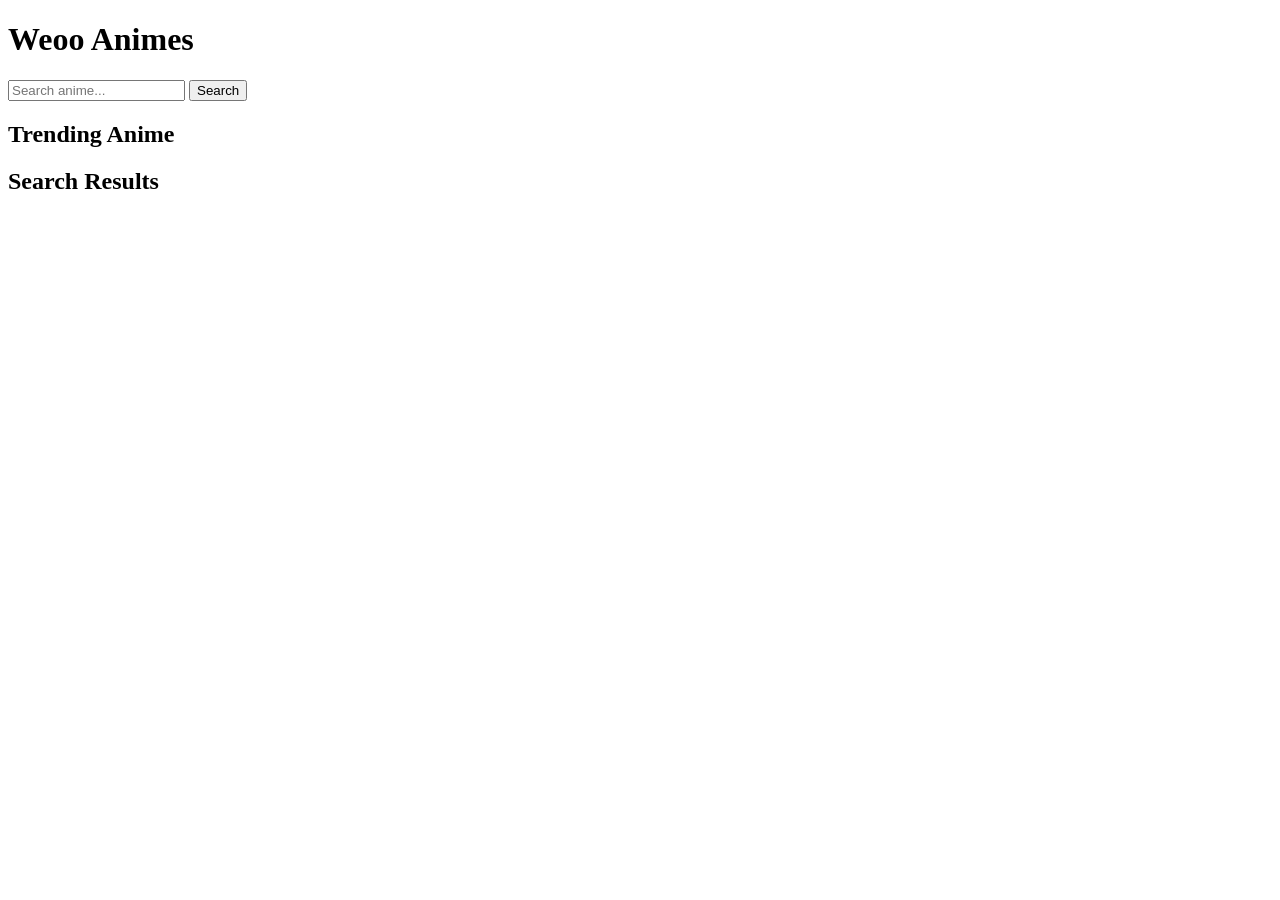
==== index.html @ ce9eafe5 "Create index.html" ====
<!DOCTYPE html>
<html>
<head>
<title>Weoo Animes</title>
<link rel="stylesheet" href="style.css">
</head>

<body>

<h1>Weoo Animes</h1>

<input type="text" id="search" placeholder="Search anime...">
<button onclick="searchAnime()">Search</button>

<h2>Trending Anime</h2>
<div id="trending" class="grid"></div>

<h2>Search Results</h2>
<div id="results" class="grid"></div>

<script src="script.js"></script>

</body>
</html>
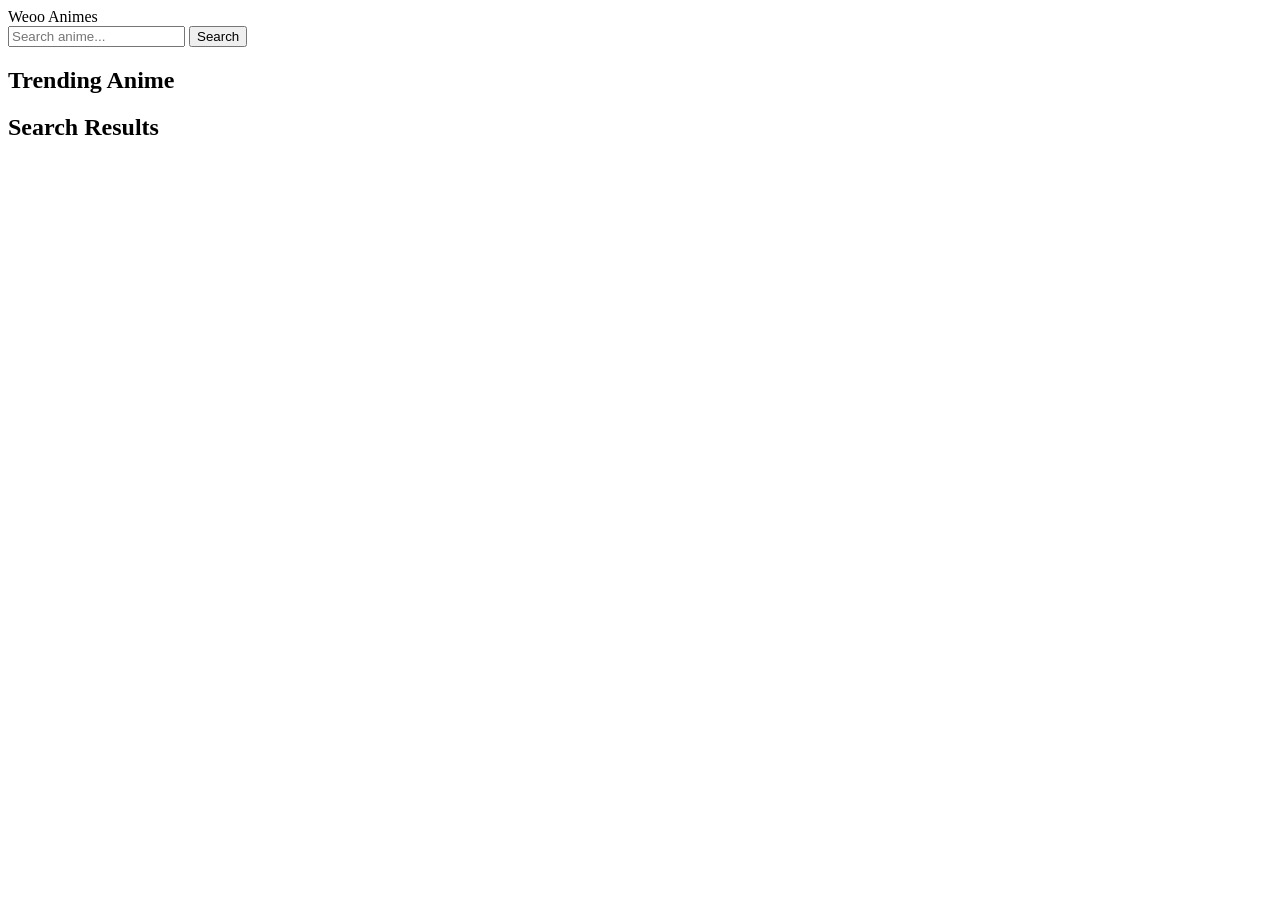
==== commit bde95305: "Update index.html" ====
--- a/index.html
+++ b/index.html
@@ -1,24 +1,30 @@
-<!DOCTYPE html>
-<html>
-<head>
-<title>Weoo Animes</title>
-<link rel="stylesheet" href="style.css">
-</head>
-
 <body>
 
-<h1>Weoo Animes</h1>
+<div class="navbar">
 
-<input type="text" id="search" placeholder="Search anime...">
+<div class="logo">Weoo Animes</div>
+
+<div class="search-box">
+<input id="search" placeholder="Search anime...">
 <button onclick="searchAnime()">Search</button>
+</div>
+
+</div>
+
+<div class="section">
 
 <h2>Trending Anime</h2>
 <div id="trending" class="grid"></div>
 
+</div>
+
+<div class="section">
+
 <h2>Search Results</h2>
 <div id="results" class="grid"></div>
+
+</div>
 
 <script src="script.js"></script>
 
 </body>
-</html>
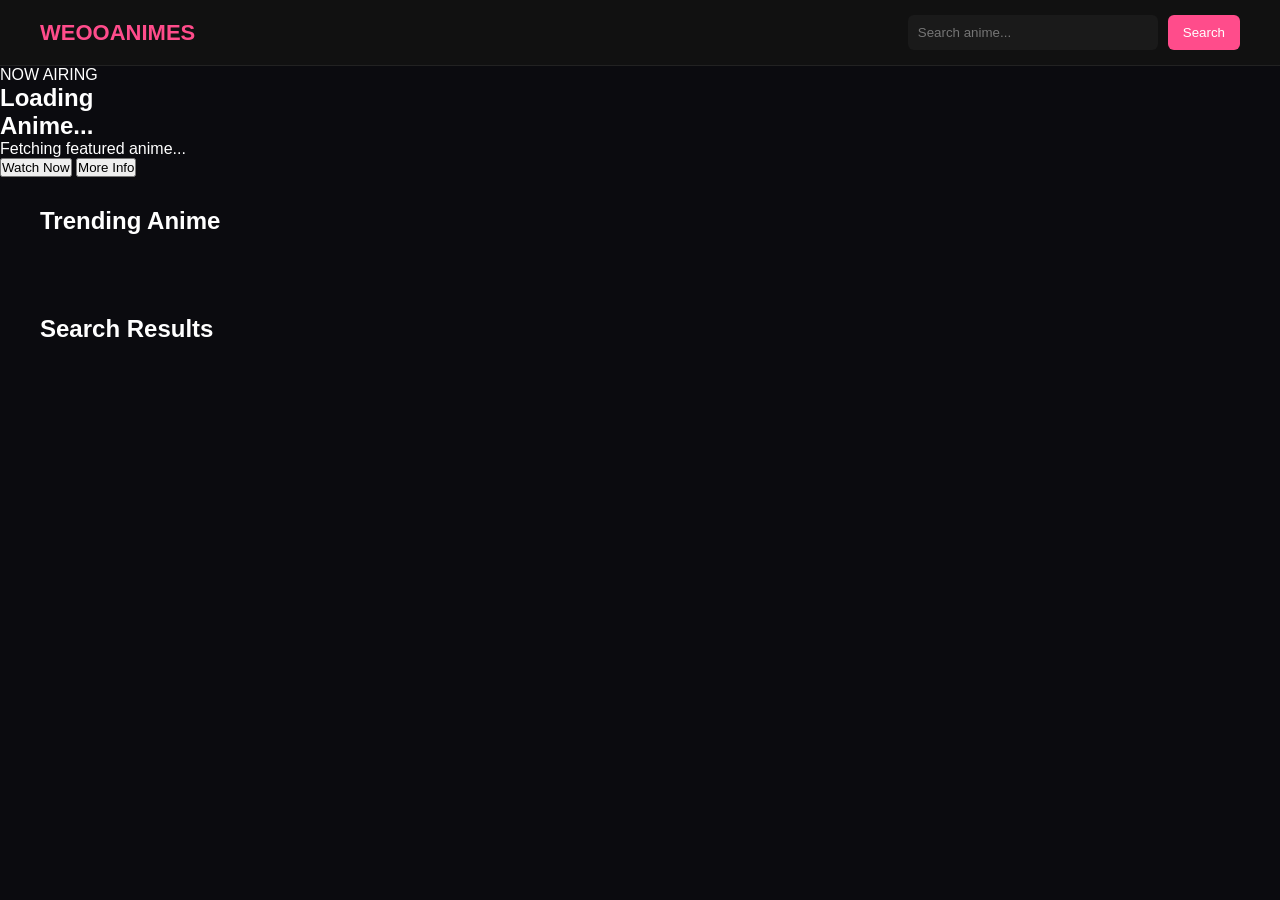
==== commit a3ed997d: "Update index.html" ====
--- a/index.html
+++ b/index.html
@@ -1,30 +1,172 @@
+<!DOCTYPE html>
+<html lang="en">
+<head>
+<meta charset="UTF-8">
+<meta name="viewport" content="width=device-width, initial-scale=1.0">
+
+<title>Weoo Animes</title>
+
+<link rel="stylesheet" href="style.css">
+</head>
+
 <body>
+
+<!-- NAVBAR -->
 
 <div class="navbar">
 
-<div class="logo">Weoo Animes</div>
+<div class="logo">WEOO<span>ANIMES</span></div>
 
 <div class="search-box">
-<input id="search" placeholder="Search anime...">
+<input id="searchInput" placeholder="Search anime...">
 <button onclick="searchAnime()">Search</button>
 </div>
 
 </div>
 
-<div class="section">
 
-<h2>Trending Anime</h2>
-<div id="trending" class="grid"></div>
+<!-- HERO -->
+
+<section id="hero" class="hero">
+
+<div class="hero-content">
+
+<div class="badge">NOW AIRING</div>
+
+<h1 id="heroTitle">Loading<br><span>Anime...</span></h1>
+
+<p id="heroDesc">
+Fetching featured anime...
+</p>
+
+<div class="hero-buttons">
+
+<button class="btn btn-primary">Watch Now</button>
+
+<button class="btn btn-secondary">More Info</button>
 
 </div>
 
-<div class="section">
+</div>
+
+</section>
+
+
+<!-- TRENDING -->
+
+<section class="section">
+
+<h2>Trending Anime</h2>
+
+<div id="trending" class="grid"></div>
+
+</section>
+
+
+<!-- SEARCH RESULTS -->
+
+<section class="section">
 
 <h2>Search Results</h2>
+
 <div id="results" class="grid"></div>
 
-</div>
+</section>
 
-<script src="script.js"></script>
+
+
+<script>
+
+const API = "https://api.jikan.moe/v4";
+
+async function loadTrending(){
+
+const res = await fetch(API + "/top/anime?limit=12");
+
+const data = await res.json();
+
+const container = document.getElementById("trending");
+
+container.innerHTML="";
+
+data.data.forEach(a=>{
+
+const card = document.createElement("div");
+card.className="card";
+
+card.innerHTML=`
+
+<img src="${a.images.jpg.image_url}">
+
+<p>${a.title}</p>
+
+`;
+
+container.appendChild(card);
+
+});
+
+}
+
+
+async function searchAnime(){
+
+const q = document.getElementById("searchInput").value;
+
+if(!q) return;
+
+const res = await fetch(API + "/anime?q="+q+"&limit=12");
+
+const data = await res.json();
+
+const container = document.getElementById("results");
+
+container.innerHTML="";
+
+data.data.forEach(a=>{
+
+const card = document.createElement("div");
+card.className="card";
+
+card.innerHTML=`
+
+<img src="${a.images.jpg.image_url}">
+<p>${a.title}</p>
+
+`;
+
+container.appendChild(card);
+
+});
+
+}
+
+
+async function loadHero(){
+
+const res = await fetch(API + "/top/anime?filter=airing&limit=1");
+
+const data = await res.json();
+
+const anime = data.data[0];
+
+document.getElementById("heroTitle").innerHTML =
+anime.title + "<br><span>Now Airing</span>";
+
+document.getElementById("heroDesc").textContent =
+anime.synopsis.slice(0,200)+"...";
+
+document.getElementById("hero").style.background =
+`linear-gradient(to top, rgba(8,11,17,0.95), rgba(8,11,17,0.4)),
+url(${anime.images.jpg.large_image_url}) center/cover no-repeat`;
+
+}
+
+
+loadTrending();
+loadHero();
+
+</script>
 
 </body>
+</html>
--- a/style.css
+++ b/style.css
@@ -0,0 +1,145 @@
+*{
+margin:0;
+padding:0;
+box-sizing:border-box;
+}
+
+body{
+background:#0b0b0f;
+color:#fff;
+font-family:Arial, Helvetica, sans-serif;
+}
+
+/* Navbar */
+
+.navbar{
+display:flex;
+justify-content:space-between;
+align-items:center;
+padding:15px 40px;
+background:#111;
+border-bottom:1px solid #222;
+}
+
+.logo{
+font-size:22px;
+font-weight:bold;
+color:#ff4c8b;
+}
+
+.search-box{
+display:flex;
+gap:10px;
+}
+
+.search-box input{
+padding:10px;
+border:none;
+border-radius:6px;
+background:#1a1a1a;
+color:white;
+width:250px;
+}
+
+.search-box button{
+padding:10px 15px;
+border:none;
+background:#ff4c8b;
+color:white;
+border-radius:6px;
+cursor:pointer;
+}
+
+/* Sections */
+
+.section{
+padding:30px 40px;
+}
+
+.section h2{
+margin-bottom:20px;
+}
+
+/* Anime Grid */
+
+.grid{
+display:grid;
+grid-template-columns:repeat(auto-fill,minmax(160px,1fr));
+gap:20px;
+}
+
+/* Anime Card */
+
+.card{
+background:#14141c;
+border-radius:10px;
+overflow:hidden;
+transition:0.25s;
+cursor:pointer;
+}
+
+.card:hover{
+transform:scale(1.05);
+}
+
+.card img{
+width:100%;
+height:230px;
+object-fit:cover;
+}
+
+.card p{
+padding:10px;
+font-size:14px;
+}
+
+/* Anime Details */
+
+#anime{
+display:flex;
+gap:30px;
+padding:40px;
+}
+
+#anime img{
+width:250px;
+border-radius:10px;
+}
+
+#anime p{
+margin-top:15px;
+line-height:1.6;
+max-width:700px;
+}
+
+/* Episodes */
+
+#episodes{
+padding:30px 40px;
+display:grid;
+grid-template-columns:repeat(auto-fill,100px);
+gap:10px;
+}
+
+#episodes a{
+background:#1b1b25;
+padding:10px;
+text-align:center;
+border-radius:6px;
+text-decoration:none;
+color:white;
+}
+
+#episodes a:hover{
+background:#ff4c8b;
+}
+
+/* Player */
+
+video{
+display:block;
+margin:40px auto;
+max-width:900px;
+width:100%;
+border-radius:10px;
+}
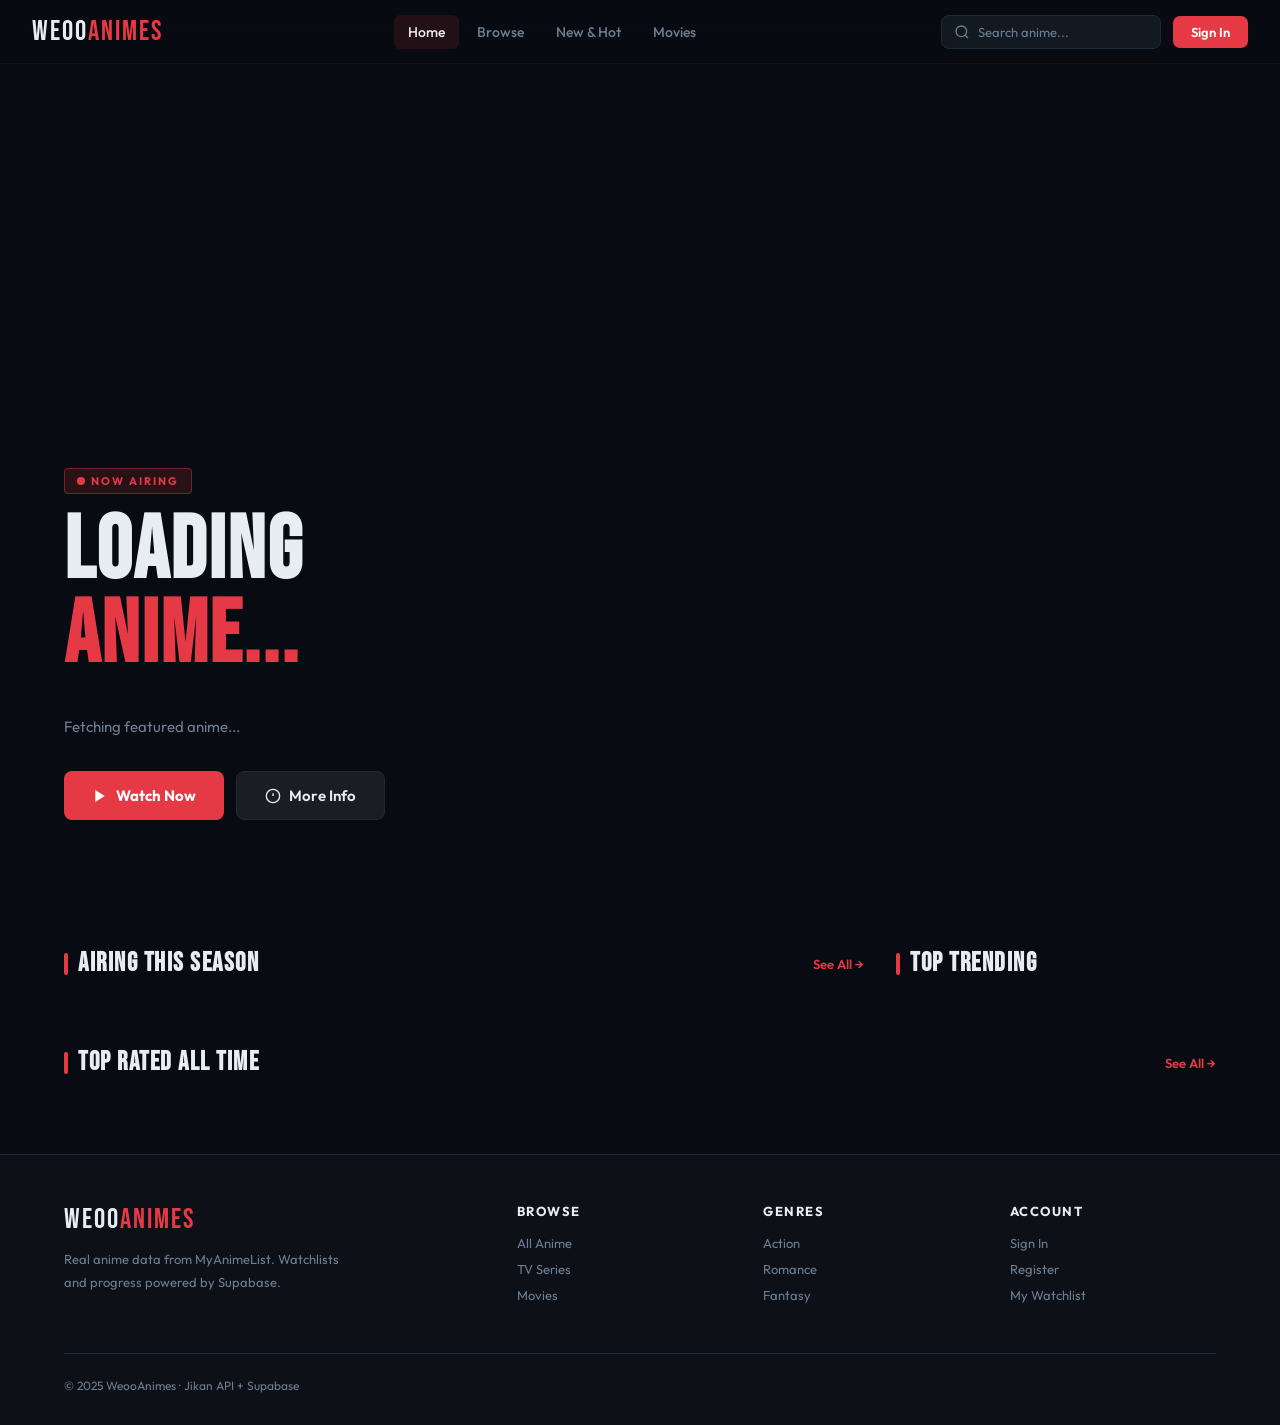
==== commit c413a47b: "Create index.html" ====
--- a/index.html
+++ b/index.html
@@ -3,170 +3,1233 @@
 <head>
 <meta charset="UTF-8">
 <meta name="viewport" content="width=device-width, initial-scale=1.0">
-
-<title>Weoo Animes</title>
-
-<link rel="stylesheet" href="style.css">
+<title>WeooAnimes</title>
+<link href="https://fonts.googleapis.com/css2?family=Bebas+Neue&family=Outfit:wght@300;400;500;600;700&family=Space+Mono:wght@400;700&display=swap" rel="stylesheet">
+<script src="https://cdn.jsdelivr.net/npm/@supabase/supabase-js@2"></script>
+<style>
+:root{--bg:#080b11;--bg2:#0d1117;--bg3:#131920;--card:#111720;--border:#1e2a38;--accent:#e63946;--accent2:#ff6b6b;--gold:#f4a261;--blue:#4cc9f0;--green:#2ecc71;--text:#e8edf3;--muted:#6b7e94;--nav-h:64px;}
+*{margin:0;padding:0;box-sizing:border-box;}html{scroll-behavior:smooth;}
+body{font-family:'Outfit',sans-serif;background:var(--bg);color:var(--text);min-height:100vh;overflow-x:hidden;}
+::-webkit-scrollbar{width:6px;}::-webkit-scrollbar-track{background:var(--bg);}::-webkit-scrollbar-thumb{background:var(--accent);border-radius:3px;}
+.page{display:none;min-height:100vh;}.page.active{display:block;}
+nav{position:fixed;top:0;left:0;right:0;z-index:200;height:var(--nav-h);display:flex;align-items:center;justify-content:space-between;padding:0 32px;background:linear-gradient(to bottom,rgba(8,11,17,.97),rgba(8,11,17,.75));backdrop-filter:blur(16px);border-bottom:1px solid rgba(230,57,70,.1);}
+.nav-logo{font-family:'Bebas Neue',sans-serif;font-size:28px;letter-spacing:2px;color:var(--text);cursor:pointer;}.nav-logo span{color:var(--accent);}
+.nav-links{display:flex;gap:4px;}.nav-links a{color:var(--muted);text-decoration:none;font-size:14px;font-weight:500;padding:8px 14px;border-radius:6px;cursor:pointer;transition:all .2s;}.nav-links a:hover,.nav-links a.active{color:var(--text);background:rgba(230,57,70,.12);}
+.nav-right{display:flex;align-items:center;gap:12px;position:relative;}
+.search-bar{display:flex;align-items:center;background:var(--bg3);border:1px solid var(--border);border-radius:8px;padding:0 12px;gap:8px;}.search-bar:focus-within{border-color:var(--accent);}
+.search-bar input{background:none;border:none;outline:none;color:var(--text);font-family:'Outfit',sans-serif;font-size:13px;width:170px;padding:8px 0;}.search-bar input::placeholder{color:var(--muted);}
+.search-bar svg{color:var(--muted);width:16px;height:16px;flex-shrink:0;}
+.search-dropdown{position:absolute;top:calc(100% + 8px);right:60px;width:360px;background:var(--bg2);border:1px solid var(--border);border-radius:10px;overflow:hidden;z-index:300;display:none;box-shadow:0 16px 40px rgba(0,0,0,.7);}.search-dropdown.open{display:block;}
+.sri{display:flex;gap:12px;padding:10px 14px;cursor:pointer;border-bottom:1px solid rgba(255,255,255,.04);align-items:center;}.sri:hover{background:rgba(230,57,70,.08);}
+.sri img{width:42px;height:58px;border-radius:5px;object-fit:cover;flex-shrink:0;background:var(--bg3);}
+.sri-title{font-size:13px;font-weight:600;white-space:nowrap;overflow:hidden;text-overflow:ellipsis;}.sri-meta{font-size:11px;color:var(--muted);margin-top:3px;}
+.search-msg{padding:18px;text-align:center;color:var(--muted);font-size:13px;}
+.btn-sign{background:var(--accent);color:#fff;border:none;border-radius:7px;padding:8px 18px;font-family:'Outfit',sans-serif;font-size:13px;font-weight:600;cursor:pointer;transition:all .2s;white-space:nowrap;}.btn-sign:hover{background:var(--accent2);}
+.user-avatar{width:36px;height:36px;border-radius:50%;background:var(--accent);display:flex;align-items:center;justify-content:center;font-size:14px;font-weight:700;cursor:pointer;border:2px solid rgba(230,57,70,.4);position:relative;transition:border-color .2s;}.user-avatar:hover{border-color:var(--accent);}
+.user-menu{position:absolute;top:calc(100% + 8px);right:0;width:200px;background:var(--bg2);border:1px solid var(--border);border-radius:10px;overflow:hidden;z-index:300;display:none;box-shadow:0 16px 40px rgba(0,0,0,.7);}.user-menu.open{display:block;}
+.um-header{padding:14px 16px;border-bottom:1px solid var(--border);}.um-name{font-size:13px;font-weight:600;}.um-email{font-size:11px;color:var(--muted);margin-top:2px;overflow:hidden;text-overflow:ellipsis;white-space:nowrap;}
+.um-item{display:flex;align-items:center;gap:10px;padding:11px 16px;cursor:pointer;font-size:13px;color:var(--muted);transition:all .2s;}.um-item:hover{background:rgba(230,57,70,.08);color:var(--text);}.um-item.danger:hover{color:var(--accent);}
+.modal-overlay{position:fixed;inset:0;background:rgba(0,0,0,.75);z-index:500;display:none;align-items:center;justify-content:center;backdrop-filter:blur(4px);}.modal-overlay.open{display:flex;}
+.modal{background:var(--bg2);border:1px solid var(--border);border-radius:16px;padding:36px;width:100%;max-width:420px;position:relative;}
+.modal-close{position:absolute;top:16px;right:16px;background:none;border:none;color:var(--muted);cursor:pointer;font-size:20px;transition:color .2s;}.modal-close:hover{color:var(--text);}
+.modal-title{font-family:'Bebas Neue',sans-serif;font-size:32px;letter-spacing:1.5px;margin-bottom:4px;}.modal-sub{font-size:13px;color:var(--muted);margin-bottom:28px;}
+.modal-tabs{display:flex;margin-bottom:28px;border-bottom:1px solid var(--border);}
+.modal-tab{flex:1;text-align:center;padding:10px;font-size:14px;font-weight:600;cursor:pointer;color:var(--muted);border-bottom:2px solid transparent;margin-bottom:-1px;transition:all .2s;}.modal-tab.active{color:var(--accent);border-bottom-color:var(--accent);}
+.form-group{margin-bottom:16px;}.form-label{font-size:12px;font-weight:600;color:var(--muted);text-transform:uppercase;letter-spacing:1px;margin-bottom:6px;display:block;}
+.form-input{width:100%;background:var(--bg3);border:1px solid var(--border);border-radius:8px;padding:12px 14px;color:var(--text);font-family:'Outfit',sans-serif;font-size:14px;outline:none;transition:border-color .2s;}.form-input:focus{border-color:var(--accent);}.form-input::placeholder{color:var(--muted);}
+.btn-submit{width:100%;background:var(--accent);color:#fff;border:none;border-radius:8px;padding:14px;font-family:'Outfit',sans-serif;font-size:15px;font-weight:700;cursor:pointer;transition:all .2s;margin-top:8px;}.btn-submit:hover{background:var(--accent2);}.btn-submit:disabled{opacity:.5;cursor:not-allowed;}
+.form-error{background:rgba(230,57,70,.12);border:1px solid rgba(230,57,70,.3);color:var(--accent);font-size:13px;padding:10px 14px;border-radius:7px;margin-bottom:16px;display:none;}
+.form-success{background:rgba(46,204,113,.1);border:1px solid rgba(46,204,113,.3);color:var(--green);font-size:13px;padding:10px 14px;border-radius:7px;margin-bottom:16px;display:none;}
+.hero{position:relative;height:100vh;display:flex;align-items:flex-end;padding:0 64px 80px;overflow:hidden;}
+.hero-bg{position:absolute;inset:0;}
+.hero-content{position:relative;z-index:2;max-width:600px;}
+.hero-badge{display:inline-flex;align-items:center;gap:6px;background:rgba(230,57,70,.15);border:1px solid rgba(230,57,70,.4);color:var(--accent);font-size:11px;font-weight:700;letter-spacing:2px;padding:5px 12px;border-radius:4px;margin-bottom:16px;text-transform:uppercase;}
+.hero-title{font-family:'Bebas Neue',sans-serif;font-size:clamp(52px,7vw,88px);line-height:.95;letter-spacing:2px;margin-bottom:16px;}.hero-title span{color:var(--accent);}
+.hero-meta{display:flex;align-items:center;gap:12px;margin-bottom:20px;flex-wrap:wrap;}.hero-meta span{font-size:13px;color:var(--muted);}.hero-meta .dot{width:4px;height:4px;border-radius:50%;background:var(--border);}
+.badge-ep{background:rgba(76,201,240,.15);color:var(--blue);border:1px solid rgba(76,201,240,.3);padding:3px 10px;border-radius:4px;font-size:12px;font-weight:600;}
+.badge-sub{background:rgba(244,162,97,.15);color:var(--gold);border:1px solid rgba(244,162,97,.3);padding:3px 10px;border-radius:4px;font-size:12px;font-weight:600;}
+.hero-desc{font-size:15px;color:var(--muted);line-height:1.7;margin-bottom:32px;max-width:480px;}
+.hero-actions{display:flex;gap:12px;flex-wrap:wrap;}
+.btn-watch{display:flex;align-items:center;gap:8px;background:var(--accent);color:#fff;border:none;border-radius:8px;padding:14px 28px;font-family:'Outfit',sans-serif;font-size:15px;font-weight:700;cursor:pointer;transition:all .25s;}.btn-watch:hover{background:var(--accent2);transform:translateY(-2px);box-shadow:0 8px 24px rgba(230,57,70,.4);}
+.btn-info{display:flex;align-items:center;gap:8px;background:rgba(232,237,243,.08);color:var(--text);border:1px solid var(--border);border-radius:8px;padding:14px 28px;font-family:'Outfit',sans-serif;font-size:15px;font-weight:600;cursor:pointer;transition:all .25s;backdrop-filter:blur(8px);}.btn-info:hover{background:rgba(232,237,243,.13);}
+.hero-indicators{position:absolute;right:64px;bottom:80px;z-index:2;display:flex;gap:8px;}
+.ind{width:32px;height:3px;border-radius:2px;background:rgba(232,237,243,.2);cursor:pointer;transition:all .3s;}.ind.active{width:52px;background:var(--accent);}
+.section{padding:48px 64px;}.section-header{display:flex;align-items:center;justify-content:space-between;margin-bottom:28px;}
+.section-title{font-family:'Bebas Neue',sans-serif;font-size:26px;letter-spacing:1.5px;display:flex;align-items:center;gap:10px;}.section-title::before{content:'';display:block;width:4px;height:22px;background:var(--accent);border-radius:2px;}
+.see-all{color:var(--accent);font-size:13px;font-weight:600;cursor:pointer;transition:opacity .2s;}.see-all:hover{opacity:.7;}
+.cards-grid{display:grid;grid-template-columns:repeat(auto-fill,minmax(155px,1fr));gap:16px;}
+.anime-card{background:var(--card);border-radius:10px;overflow:hidden;cursor:pointer;transition:all .25s;border:1px solid transparent;position:relative;}.anime-card:hover{transform:translateY(-4px);border-color:rgba(230,57,70,.4);box-shadow:0 12px 32px rgba(0,0,0,.5);}
+.card-thumb{position:relative;aspect-ratio:2/3;overflow:hidden;background:var(--bg3);}.card-thumb img{width:100%;height:100%;object-fit:cover;transition:transform .35s;}.anime-card:hover .card-thumb img{transform:scale(1.06);}
+.card-overlay{position:absolute;inset:0;background:linear-gradient(to top,rgba(8,11,17,.9) 0%,transparent 60%);opacity:0;transition:opacity .25s;display:flex;align-items:center;justify-content:center;}.anime-card:hover .card-overlay{opacity:1;}
+.play-icon{width:48px;height:48px;border-radius:50%;background:rgba(230,57,70,.9);display:flex;align-items:center;justify-content:center;transform:scale(.7);transition:transform .25s;}.anime-card:hover .play-icon{transform:scale(1);}
+.card-ep-badge{position:absolute;top:8px;left:8px;background:rgba(8,11,17,.85);border:1px solid var(--border);font-size:11px;font-weight:600;color:var(--blue);padding:3px 8px;border-radius:4px;font-family:'Space Mono',monospace;}
+.card-type{position:absolute;top:8px;right:8px;font-size:10px;font-weight:700;padding:3px 7px;border-radius:3px;text-transform:uppercase;letter-spacing:.5px;}
+.type-sub{background:rgba(244,162,97,.2);color:var(--gold);border:1px solid rgba(244,162,97,.3);}
+.card-info{padding:10px 12px 12px;}.card-title{font-size:13px;font-weight:600;margin-bottom:4px;white-space:nowrap;overflow:hidden;text-overflow:ellipsis;}.card-sub{font-size:11px;color:var(--muted);display:flex;gap:6px;}.star-icon{color:#f4c542;font-size:10px;}
+.card-wl-dot{position:absolute;bottom:8px;right:8px;width:8px;height:8px;border-radius:50%;background:var(--green);border:1px solid rgba(0,0,0,.4);display:none;}.card-wl-dot.show{display:block;}
+.cw-grid{display:grid;grid-template-columns:repeat(auto-fill,minmax(210px,1fr));gap:16px;}
+.cw-card{background:var(--card);border:1px solid var(--border);border-radius:10px;overflow:hidden;cursor:pointer;transition:all .25s;}.cw-card:hover{border-color:rgba(230,57,70,.4);transform:translateY(-3px);}
+.cw-thumb{position:relative;aspect-ratio:16/9;overflow:hidden;background:var(--bg3);}.cw-thumb img{width:100%;height:100%;object-fit:cover;}
+.cw-progress{position:absolute;bottom:0;left:0;right:0;height:3px;background:rgba(255,255,255,.15);}.cw-progress-fill{height:100%;background:var(--accent);}
+.cw-ep-badge{position:absolute;top:8px;left:8px;background:rgba(8,11,17,.85);border:1px solid var(--border);font-size:11px;font-weight:600;color:var(--accent);padding:3px 8px;border-radius:4px;font-family:'Space Mono',monospace;}
+.cw-play-overlay{position:absolute;inset:0;background:rgba(0,0,0,.4);display:flex;align-items:center;justify-content:center;opacity:0;transition:opacity .2s;}.cw-card:hover .cw-play-overlay{opacity:1;}
+.cw-info{padding:10px 12px 12px;}.cw-title{font-size:13px;font-weight:600;white-space:nowrap;overflow:hidden;text-overflow:ellipsis;margin-bottom:3px;}.cw-meta{font-size:11px;color:var(--muted);}
+.sk{background:linear-gradient(90deg,var(--card) 25%,var(--bg3) 50%,var(--card) 75%);background-size:200% 100%;animation:shimmer 1.4s infinite;border-radius:10px;}
+@keyframes shimmer{to{background-position:-200% 0;}}
+.sk-thumb{aspect-ratio:2/3;}.sk-line{height:13px;border-radius:4px;margin:10px 12px 4px;background:var(--bg3);}.sk-s{width:60%;height:11px;border-radius:4px;margin:0 12px 12px;background:var(--bg3);}
+.two-col{display:grid;grid-template-columns:1fr 320px;gap:32px;}
+.trending-list{display:flex;flex-direction:column;gap:8px;}
+.trend-item{display:flex;gap:12px;align-items:center;background:var(--card);border:1px solid var(--border);border-radius:10px;padding:10px 14px;cursor:pointer;transition:all .2s;}.trend-item:hover{border-color:rgba(230,57,70,.4);background:rgba(230,57,70,.05);}
+.trend-num{font-family:'Bebas Neue',sans-serif;font-size:28px;color:var(--border);min-width:32px;transition:color .2s;}.trend-item:hover .trend-num{color:var(--accent);}
+.trend-thumb{width:48px;height:64px;border-radius:6px;object-fit:cover;flex-shrink:0;background:var(--bg3);}
+.trend-title{font-size:14px;font-weight:600;white-space:nowrap;overflow:hidden;text-overflow:ellipsis;margin-bottom:4px;}.trend-meta{font-size:12px;color:var(--muted);display:flex;gap:8px;}
+.browse-header{padding:calc(var(--nav-h) + 32px) 64px 32px;background:linear-gradient(to bottom,rgba(230,57,70,.05),transparent);border-bottom:1px solid var(--border);}
+.browse-title{font-family:'Bebas Neue',sans-serif;font-size:42px;letter-spacing:2px;margin-bottom:8px;}.browse-sub{color:var(--muted);font-size:14px;}
+.filter-bar{display:flex;gap:10px;flex-wrap:wrap;margin-top:24px;}
+.filter-btn{background:var(--bg3);border:1px solid var(--border);color:var(--muted);font-family:'Outfit',sans-serif;font-size:13px;padding:7px 16px;border-radius:6px;cursor:pointer;transition:all .2s;}.filter-btn:hover,.filter-btn.active{background:rgba(230,57,70,.12);border-color:rgba(230,57,70,.4);color:var(--accent);}
+.genre-tags{display:flex;gap:8px;flex-wrap:wrap;margin-top:16px;}
+.genre-tag{background:var(--bg3);border:1px solid var(--border);color:var(--muted);font-size:12px;padding:5px 13px;border-radius:20px;cursor:pointer;transition:all .2s;}.genre-tag:hover,.genre-tag.active{background:rgba(230,57,70,.12);border-color:var(--accent);color:var(--accent);}
+.browse-grid{padding:32px 64px;}.big-grid{display:grid;grid-template-columns:repeat(auto-fill,minmax(175px,1fr));gap:20px;}
+.detail-hero{position:relative;padding-top:var(--nav-h);min-height:460px;overflow:hidden;}
+.detail-bg{position:absolute;inset:0;}
+.detail-content{position:relative;z-index:2;display:flex;gap:36px;padding:48px 64px 40px;align-items:flex-start;}
+.detail-poster{width:200px;flex-shrink:0;border-radius:12px;overflow:hidden;box-shadow:0 16px 40px rgba(0,0,0,.7);border:2px solid var(--border);}.detail-poster img{width:100%;display:block;}
+.detail-genres{display:flex;gap:8px;flex-wrap:wrap;margin-bottom:14px;}
+.genre-pill{font-size:11px;font-weight:600;padding:4px 12px;border-radius:20px;background:rgba(230,57,70,.12);color:var(--accent);border:1px solid rgba(230,57,70,.3);}
+.detail-title{font-family:'Bebas Neue',sans-serif;font-size:clamp(32px,4vw,52px);letter-spacing:2px;line-height:1;margin-bottom:10px;}
+.detail-alt{font-size:14px;color:var(--muted);margin-bottom:16px;}
+.detail-stats{display:flex;gap:24px;margin-bottom:20px;flex-wrap:wrap;}.stat-item{text-align:center;}.stat-val{font-size:20px;font-weight:700;}.stat-label{font-size:11px;color:var(--muted);text-transform:uppercase;letter-spacing:1px;}
+.detail-score{display:flex;align-items:center;gap:4px;color:#f4c542;font-size:22px;font-weight:700;}
+.detail-desc{font-size:14px;color:var(--muted);line-height:1.8;max-width:600px;margin-bottom:24px;}
+.detail-actions{display:flex;gap:12px;flex-wrap:wrap;}
+.btn-ep{background:var(--accent);color:#fff;border:none;border-radius:8px;padding:13px 26px;font-family:'Outfit',sans-serif;font-size:14px;font-weight:700;cursor:pointer;display:flex;align-items:center;gap:8px;transition:all .2s;}.btn-ep:hover{background:var(--accent2);transform:translateY(-2px);}
+.btn-add{background:var(--bg3);color:var(--text);border:1px solid var(--border);border-radius:8px;padding:13px 20px;font-family:'Outfit',sans-serif;font-size:14px;cursor:pointer;transition:all .2s;display:flex;align-items:center;gap:6px;}.btn-add:hover{border-color:var(--accent);color:var(--accent);}
+.btn-add.in-list{border-color:var(--green);color:var(--green);background:rgba(46,204,113,.08);}.btn-add.in-list:hover{border-color:#e74c3c;color:#e74c3c;}
+.ep-section{padding:0 64px 64px;}.ep-grid{display:grid;grid-template-columns:repeat(auto-fill,minmax(70px,1fr));gap:8px;}
+.ep-btn{background:var(--card);border:1px solid var(--border);color:var(--muted);text-align:center;padding:10px 4px;border-radius:7px;cursor:pointer;font-size:13px;font-weight:600;transition:all .2s;position:relative;}.ep-btn:hover{border-color:var(--accent);color:var(--accent);background:rgba(230,57,70,.08);}
+.ep-btn.watching{background:rgba(230,57,70,.15);border-color:var(--accent);color:var(--accent);}
+.ep-btn.watched{background:rgba(46,204,113,.08);border-color:rgba(46,204,113,.3);color:var(--green);}.ep-btn.watched::after{content:'✓';position:absolute;top:2px;right:4px;font-size:9px;color:var(--green);}
+.player-page{background:#000;}
+.player-top{background:var(--bg2);border-bottom:1px solid var(--border);padding:12px 32px;display:flex;align-items:center;gap:12px;padding-top:calc(var(--nav-h) + 12px);}
+.back-btn{color:var(--muted);cursor:pointer;display:flex;align-items:center;gap:6px;font-size:13px;transition:color .2s;}.back-btn:hover{color:var(--accent);}
+.player-title-bar{font-size:15px;font-weight:600;}.player-title-bar span{color:var(--muted);font-weight:400;}
+.player-layout{display:grid;grid-template-columns:1fr 340px;height:calc(100vh - var(--nav-h) - 60px);}
+.player-main{display:flex;flex-direction:column;overflow:hidden;}
+.video-container{background:#000;aspect-ratio:16/9;width:100%;position:relative;}
+.video-placeholder{width:100%;height:100%;display:flex;flex-direction:column;align-items:center;justify-content:center;gap:16px;background:linear-gradient(135deg,#0d0d14,#0a0e16);}
+.big-play{width:80px;height:80px;border-radius:50%;background:rgba(230,57,70,.9);display:flex;align-items:center;justify-content:center;cursor:pointer;transition:all .25s;box-shadow:0 0 40px rgba(230,57,70,.4);}.big-play:hover{transform:scale(1.1);}
+.video-title{font-size:15px;font-weight:600;color:var(--muted);}
+.video-controls{background:var(--bg2);padding:12px 20px;display:flex;flex-direction:column;gap:10px;}
+.progress-bar{height:4px;background:var(--border);border-radius:2px;cursor:pointer;position:relative;}.progress-fill{height:100%;background:var(--accent);border-radius:2px;width:0%;position:relative;transition:width .3s;}.progress-fill::after{content:'';position:absolute;right:-6px;top:-4px;width:12px;height:12px;border-radius:50%;background:var(--accent);}
+.controls-row{display:flex;align-items:center;justify-content:space-between;}.ctrl-left,.ctrl-right{display:flex;align-items:center;gap:14px;}
+.ctrl-btn{background:none;border:none;color:var(--muted);cursor:pointer;transition:color .2s;display:flex;}.ctrl-btn:hover{color:var(--text);}
+.time-display{font-size:13px;color:var(--muted);font-family:'Space Mono',monospace;}
+.vol-slider{width:80px;height:3px;background:var(--border);border-radius:2px;}
+.server-row{display:flex;gap:8px;padding:0 20px 12px;align-items:center;}
+.server-label{font-size:12px;color:var(--muted);margin-right:4px;}
+.server-btn{background:var(--bg3);border:1px solid var(--border);color:var(--muted);font-size:12px;padding:5px 14px;border-radius:5px;cursor:pointer;transition:all .2s;}.server-btn:hover,.server-btn.active{background:rgba(230,57,70,.12);border-color:var(--accent);color:var(--accent);}
+.player-sidebar{background:var(--bg2);border-left:1px solid var(--border);overflow-y:auto;display:flex;flex-direction:column;}
+.sidebar-tabs{display:flex;border-bottom:1px solid var(--border);}.sidebar-tab{flex:1;padding:14px;text-align:center;font-size:13px;font-weight:600;cursor:pointer;color:var(--muted);border-bottom:2px solid transparent;transition:all .2s;}.sidebar-tab.active{color:var(--accent);border-bottom-color:var(--accent);}
+.ep-list{padding:12px;display:flex;flex-direction:column;gap:6px;}
+.ep-item{display:flex;gap:10px;align-items:center;padding:10px 12px;border-radius:8px;cursor:pointer;transition:all .2s;border:1px solid transparent;}.ep-item:hover{background:rgba(230,57,70,.06);border-color:rgba(230,57,70,.2);}.ep-item.current{background:rgba(230,57,70,.1);border-color:rgba(230,57,70,.35);}
+.ep-num{font-family:'Space Mono',monospace;font-size:12px;color:var(--muted);min-width:28px;}
+.ep-item-thumb{width:80px;height:46px;border-radius:5px;flex-shrink:0;background:var(--bg3);display:flex;align-items:center;justify-content:center;font-size:11px;color:var(--muted);}
+.ep-item-info{flex:1;min-width:0;}.ep-item-title{font-size:12px;font-weight:600;margin-bottom:3px;white-space:nowrap;overflow:hidden;text-overflow:ellipsis;}.ep-item-dur{font-size:11px;color:var(--muted);}
+.ep-current-dot{width:6px;height:6px;border-radius:50%;background:var(--accent);flex-shrink:0;}
+.wl-empty{grid-column:1/-1;text-align:center;padding:80px 20px;color:var(--muted);}
+footer{background:var(--bg2);border-top:1px solid var(--border);padding:48px 64px 32px;}
+.footer-grid{display:grid;grid-template-columns:2fr 1fr 1fr 1fr;gap:40px;margin-bottom:40px;}
+.footer-logo{font-family:'Bebas Neue',sans-serif;font-size:28px;letter-spacing:2px;margin-bottom:12px;}.footer-logo span{color:var(--accent);}
+.footer-desc{font-size:13px;color:var(--muted);line-height:1.8;max-width:280px;}
+.footer-col h4{font-size:13px;font-weight:700;text-transform:uppercase;letter-spacing:1.5px;margin-bottom:16px;}
+.footer-col a{display:block;color:var(--muted);font-size:13px;margin-bottom:10px;cursor:pointer;transition:color .2s;}.footer-col a:hover{color:var(--accent);}
+.footer-bottom{border-top:1px solid var(--border);padding-top:24px;display:flex;justify-content:space-between;align-items:center;}.footer-bottom p{font-size:12px;color:var(--muted);}
+.toast{position:fixed;bottom:32px;left:50%;transform:translateX(-50%) translateY(80px);background:var(--bg2);border:1px solid var(--border);border-radius:8px;padding:12px 20px;font-size:13px;z-index:999;opacity:0;transition:all .3s;pointer-events:none;display:flex;align-items:center;gap:8px;}.toast.show{opacity:1;transform:translateX(-50%) translateY(0);}
+.toast-dot{width:8px;height:8px;border-radius:50%;background:var(--green);flex-shrink:0;}.toast-dot.err{background:var(--accent);}
+.fade-in{animation:fadeIn .4s ease forwards;}@keyframes fadeIn{from{opacity:0;transform:translateY(12px);}to{opacity:1;transform:translateY(0);}}
+@media(max-width:1024px){nav{padding:0 20px;}.hero,.section,.browse-grid,.ep-section{padding-left:20px;padding-right:20px;}.hero{padding-bottom:60px;}.browse-header{padding-left:20px;padding-right:20px;}.detail-content{padding:32px 20px;}.two-col{grid-template-columns:1fr;}.footer-grid{grid-template-columns:1fr 1fr;}.player-layout{grid-template-columns:1fr;}.player-sidebar{display:none;}footer{padding:40px 20px 24px;}}
+@media(max-width:640px){.nav-links{display:none;}.search-bar input{width:110px;}.hero-title{font-size:42px;}.cards-grid{grid-template-columns:repeat(3,1fr);gap:10px;}.footer-grid{grid-template-columns:1fr;}.big-grid{grid-template-columns:repeat(auto-fill,minmax(140px,1fr));}.cw-grid{grid-template-columns:repeat(auto-fill,minmax(160px,1fr));}}
+</style>
 </head>
-
 <body>
 
-<!-- NAVBAR -->
-
-<div class="navbar">
-
-<div class="logo">WEOO<span>ANIMES</span></div>
-
-<div class="search-box">
-<input id="searchInput" placeholder="Search anime...">
-<button onclick="searchAnime()">Search</button>
+<nav>
+  <div class="nav-logo" onclick="goHome()">Weoo<span>Animes</span></div>
+  <div class="nav-links">
+    <a onclick="goHome()" id="nav-home" class="active">Home</a>
+    <a onclick="goBrowse('','All Anime')" id="nav-browse">Browse</a>
+    <a onclick="goBrowse('tv','New &amp; Hot')">New &amp; Hot</a>
+    <a onclick="goBrowse('movie','Movies')">Movies</a>
+    <a onclick="goWatchlist()" id="nav-wl" style="display:none">My List</a>
+  </div>
+  <div class="nav-right">
+    <div class="search-bar">
+      <svg viewBox="0 0 24 24" fill="none" stroke="currentColor" stroke-width="2"><circle cx="11" cy="11" r="8"/><line x1="21" y1="21" x2="16.65" y2="16.65"/></svg>
+      <input id="search-input" type="text" placeholder="Search anime..." autocomplete="off">
+    </div>
+    <div class="search-dropdown" id="search-dd"></div>
+    <div id="auth-area"><button class="btn-sign" onclick="openAuthModal('login')">Sign In</button></div>
+  </div>
+</nav>
+
+<!-- AUTH MODAL -->
+<div class="modal-overlay" id="auth-modal">
+  <div class="modal">
+    <button class="modal-close" onclick="closeAuthModal()">&#x2715;</button>
+    <div class="modal-title">Weoo<span style="color:var(--accent)">Animes</span></div>
+    <p class="modal-sub">Your anime, tracked and saved.</p>
+    <div class="modal-tabs">
+      <div class="modal-tab active" id="tab-login" onclick="switchTab('login')">Sign In</div>
+      <div class="modal-tab" id="tab-signup" onclick="switchTab('signup')">Sign Up</div>
+    </div>
+    <div id="form-error" class="form-error"></div>
+    <div id="form-success" class="form-success"></div>
+    <div id="login-form">
+      <div class="form-group"><label class="form-label">Email</label><input class="form-input" id="login-email" type="email" placeholder="you@email.com"></div>
+      <div class="form-group"><label class="form-label">Password</label><input class="form-input" id="login-password" type="password" placeholder="Your password"></div>
+      <button class="btn-submit" id="login-btn" onclick="doLogin()">Sign In</button>
+    </div>
+    <div id="signup-form" style="display:none">
+      <div class="form-group"><label class="form-label">Username</label><input class="form-input" id="signup-username" type="text" placeholder="coolotaku99"></div>
+      <div class="form-group"><label class="form-label">Email</label><input class="form-input" id="signup-email" type="email" placeholder="you@email.com"></div>
+      <div class="form-group"><label class="form-label">Password</label><input class="form-input" id="signup-password" type="password" placeholder="Min 6 characters"></div>
+      <button class="btn-submit" id="signup-btn" onclick="doSignup()">Create Account</button>
+    </div>
+  </div>
 </div>
 
+<!-- HOME -->
+<div class="page active" id="page-home">
+  <section class="section" id="cw-section" style="display:none;padding-bottom:0">
+    <div class="section-header"><h2 class="section-title">Continue Watching</h2><a class="see-all" onclick="goWatchlist()">My List &rarr;</a></div>
+    <div class="cw-grid" id="cw-grid"></div>
+  </section>
+  <section class="hero">
+    <div class="hero-bg" id="hero-bg"></div>
+    <div class="hero-content fade-in">
+      <div class="hero-badge"><svg width="8" height="8" viewBox="0 0 8 8"><circle cx="4" cy="4" r="4" fill="#e63946"/></svg> NOW AIRING</div>
+      <h1 class="hero-title" id="hero-title">Loading<br><span>Anime...</span></h1>
+      <div class="hero-meta" id="hero-meta"></div>
+      <p class="hero-desc" id="hero-desc">Fetching featured anime...</p>
+      <div class="hero-actions">
+        <button class="btn-watch" onclick="openHeroDetail()"><svg width="16" height="16" viewBox="0 0 24 24" fill="currentColor"><polygon points="5,3 19,12 5,21"/></svg> Watch Now</button>
+        <button class="btn-info" onclick="openHeroDetail()"><svg width="16" height="16" viewBox="0 0 24 24" fill="none" stroke="currentColor" stroke-width="2"><circle cx="12" cy="12" r="10"/><line x1="12" y1="8" x2="12" y2="12"/><line x1="12" y1="16" x2="12.01" y2="16"/></svg> More Info</button>
+      </div>
+    </div>
+    <div class="hero-indicators" id="hero-inds"></div>
+  </section>
+  <div style="padding:48px 64px 0" class="two-col">
+    <div>
+      <div class="section-header" style="margin-bottom:20px"><h2 class="section-title">Airing This Season</h2><a class="see-all" onclick="goBrowse('tv','Airing Now')">See All &rarr;</a></div>
+      <div class="cards-grid" id="grid-recent"></div>
+    </div>
+    <div>
+      <div class="section-header" style="margin-bottom:20px"><h2 class="section-title">Top Trending</h2></div>
+      <div class="trending-list" id="list-trending"></div>
+    </div>
+  </div>
+  <section class="section">
+    <div class="section-header"><h2 class="section-title">Top Rated All Time</h2><a class="see-all" onclick="goBrowse('','Top Rated')">See All &rarr;</a></div>
+    <div class="cards-grid" id="grid-toprated"></div>
+  </section>
+  <footer>
+    <div class="footer-grid">
+      <div><div class="footer-logo">Weoo<span>Animes</span></div><p class="footer-desc">Real anime data from MyAnimeList. Watchlists and progress powered by Supabase.</p></div>
+      <div class="footer-col"><h4>Browse</h4><a onclick="goBrowse('','All')">All Anime</a><a onclick="goBrowse('tv','TV Series')">TV Series</a><a onclick="goBrowse('movie','Movies')">Movies</a></div>
+      <div class="footer-col"><h4>Genres</h4><a onclick="goBrowseGenre(1,'Action')">Action</a><a onclick="goBrowseGenre(22,'Romance')">Romance</a><a onclick="goBrowseGenre(10,'Fantasy')">Fantasy</a></div>
+      <div class="footer-col"><h4>Account</h4><a onclick="openAuthModal('login')">Sign In</a><a onclick="openAuthModal('signup')">Register</a><a onclick="goWatchlist()">My Watchlist</a></div>
+    </div>
+    <div class="footer-bottom"><p>&copy; 2025 WeooAnimes &middot; Jikan API + Supabase</p></div>
+  </footer>
 </div>
 
-
-<!-- HERO -->
-
-<section id="hero" class="hero">
-
-<div class="hero-content">
-
-<div class="badge">NOW AIRING</div>
-
-<h1 id="heroTitle">Loading<br><span>Anime...</span></h1>
-
-<p id="heroDesc">
-Fetching featured anime...
-</p>
-
-<div class="hero-buttons">
-
-<button class="btn btn-primary">Watch Now</button>
-
-<button class="btn btn-secondary">More Info</button>
-
+<!-- BROWSE -->
+<div class="page" id="page-browse">
+  <div class="browse-header">
+    <h1 class="browse-title" id="browse-title">All Anime</h1>
+    <p class="browse-sub">Real data from MyAnimeList</p>
+    <div class="filter-bar" id="type-filters">
+      <button class="filter-btn active" onclick="setType('')">All</button>
+      <button class="filter-btn" onclick="setType('tv')">TV Series</button>
+      <button class="filter-btn" onclick="setType('movie')">Movies</button>
+      <button class="filter-btn" onclick="setType('ova')">OVA</button>
+    </div>
+    <div class="genre-tags">
+      <span class="genre-tag active" onclick="setGenre(0,'All Genres')">All Genres</span>
+      <span class="genre-tag" onclick="setGenre(1,'Action')">Action</span>
+      <span class="genre-tag" onclick="setGenre(4,'Comedy')">Comedy</span>
+      <span class="genre-tag" onclick="setGenre(8,'Drama')">Drama</span>
+      <span class="genre-tag" onclick="setGenre(10,'Fantasy')">Fantasy</span>
+      <span class="genre-tag" onclick="setGenre(14,'Horror')">Horror</span>
+      <span class="genre-tag" onclick="setGenre(22,'Romance')">Romance</span>
+      <span class="genre-tag" onclick="setGenre(24,'Sci-Fi')">Sci-Fi</span>
+      <span class="genre-tag" onclick="setGenre(36,'Slice of Life')">Slice of Life</span>
+      <span class="genre-tag" onclick="setGenre(37,'Supernatural')">Supernatural</span>
+      <span class="genre-tag" onclick="setGenre(30,'Sports')">Sports</span>
+    </div>
+  </div>
+  <div class="browse-grid">
+    <div class="big-grid" id="browse-grid"></div>
+    <div style="text-align:center;padding:40px 0"><button class="btn-add" style="margin:auto" id="load-more-btn" onclick="loadMore()">Load More</button></div>
+  </div>
 </div>
 
+<!-- DETAIL -->
+<div class="page" id="page-detail">
+  <div class="detail-hero">
+    <div class="detail-bg" id="detail-bg"></div>
+    <div class="detail-content">
+      <div class="detail-poster"><img id="detail-img" src="" alt=""></div>
+      <div class="detail-info">
+        <div class="detail-genres" id="detail-genres"></div>
+        <h1 class="detail-title" id="detail-title">&#x2014;</h1>
+        <p class="detail-alt" id="detail-alt"></p>
+        <div class="detail-stats" id="detail-stats"></div>
+        <p class="detail-desc" id="detail-desc"></p>
+        <div class="detail-actions">
+          <button class="btn-ep" onclick="goPlayer()"><svg width="16" height="16" viewBox="0 0 24 24" fill="currentColor"><polygon points="5,3 19,12 5,21"/></svg> <span id="watch-btn-text">Watch EP 1</span></button>
+          <button class="btn-add" id="wl-btn" onclick="toggleWatchlist()">
+            <svg id="wl-icon" width="15" height="15" viewBox="0 0 24 24" fill="none" stroke="currentColor" stroke-width="2"><line x1="12" y1="5" x2="12" y2="19"/><line x1="5" y1="12" x2="19" y2="12"/></svg>
+            <span id="wl-btn-text">Add to List</span>
+          </button>
+        </div>
+      </div>
+    </div>
+  </div>
+  <div class="ep-section">
+    <div class="section-header"><h2 class="section-title">Episodes</h2></div>
+    <div class="ep-grid" id="ep-grid"></div>
+  </div>
 </div>
 
-</section>
-
-
-<!-- TRENDING -->
-
-<section class="section">
-
-<h2>Trending Anime</h2>
-
-<div id="trending" class="grid"></div>
-
-</section>
-
-
-<!-- SEARCH RESULTS -->
-
-<section class="section">
-
-<h2>Search Results</h2>
-
-<div id="results" class="grid"></div>
-
-</section>
-
-
-
+<!-- PLAYER -->
+<div class="page player-page" id="page-player">
+  <div class="player-top">
+    <div class="back-btn" onclick="showPage('detail')"><svg width="16" height="16" viewBox="0 0 24 24" fill="none" stroke="currentColor" stroke-width="2"><polyline points="15,18 9,12 15,6"/></svg> Back</div>
+    <div style="width:1px;height:20px;background:var(--border)"></div>
+    <div class="player-title-bar" id="player-title">&#x2014;</div>
+    <div style="margin-left:auto;display:flex;align-items:center;gap:12px;">
+      <span id="stream-status" style="font-size:11px;font-weight:600;"></span>
+      <a id="download-btn" style="display:none;align-items:center;gap:6px;background:rgba(46,204,113,.12);border:1px solid rgba(46,204,113,.35);color:#2ecc71;font-size:12px;font-weight:600;padding:7px 14px;border-radius:6px;cursor:pointer;text-decoration:none;" download>
+        <svg width="13" height="13" viewBox="0 0 24 24" fill="none" stroke="currentColor" stroke-width="2.5"><path d="M21 15v4a2 2 0 01-2 2H5a2 2 0 01-2-2v-4"/><polyline points="7,10 12,15 17,10"/><line x1="12" y1="15" x2="12" y2="3"/></svg> Download
+      </a>
+    </div>
+  </div>
+  <div class="player-layout">
+    <div class="player-main">
+      <div class="video-container" style="position:relative;background:#000;aspect-ratio:16/9;width:100%;overflow:hidden;">
+        <div id="stream-loading" style="position:absolute;inset:0;z-index:5;display:flex;flex-direction:column;align-items:center;justify-content:center;gap:14px;background:linear-gradient(135deg,#0a0a14,#080b11);">
+          <div style="width:44px;height:44px;border:3px solid #1e2a38;border-top-color:#e63946;border-radius:50%;animation:spin .8s linear infinite;"></div>
+          <div id="loading-label" style="font-size:13px;color:#6b7e94;">Finding stream...</div>
+        </div>
+        <video id="real-video" style="width:100%;height:100%;display:none;background:#000;" controls preload="metadata"></video>
+        <iframe id="stream-iframe" style="width:100%;height:100%;border:none;display:none;" allowfullscreen allow="fullscreen;autoplay;encrypted-media" referrerpolicy="no-referrer"></iframe>
+        <div id="no-stream" style="position:absolute;inset:0;display:none;flex-direction:column;align-items:center;justify-content:center;gap:16px;background:linear-gradient(135deg,#0a0a14,#080b11);">
+          <svg width="44" height="44" viewBox="0 0 24 24" fill="none" stroke="#1e2a38" stroke-width="1.5"><circle cx="12" cy="12" r="10"/><line x1="4.93" y1="4.93" x2="19.07" y2="19.07"/></svg>
+          <div style="text-align:center;">
+            <div style="font-size:14px;font-weight:600;margin-bottom:6px;">Stream unavailable</div>
+            <div id="no-stream-msg" style="font-size:12px;color:#6b7e94;max-width:280px;line-height:1.6;"></div>
+          </div>
+          <button class="server-btn" onclick="tryNextServer()" style="padding:8px 20px;margin-top:4px;">Try Next Server</button>
+        </div>
+      </div>
+      <div class="server-row" style="padding:10px 20px;display:flex;gap:8px;flex-wrap:wrap;align-items:center;">
+        <span class="server-label" style="font-size:12px;color:#6b7e94;margin-right:4px;">Server:</span>
+        <button class="server-btn active" onclick="switchServer(0,this)">Auto</button>
+        <button class="server-btn" onclick="switchServer(1,this)">AnimePahe</button>
+        <button class="server-btn" onclick="switchServer(2,this)">AnimeKai</button>
+        <button class="server-btn" onclick="switchServer(3,this)">Miruro</button>
+      </div>
+    </div>
+    <div class="player-sidebar">
+      <div class="sidebar-tabs">
+        <div class="sidebar-tab active" onclick="activateTab(this)">Episodes</div>
+        <div class="sidebar-tab" onclick="activateTab(this)">Related</div>
+      </div>
+      <div class="ep-list" id="player-ep-list"></div>
+    </div>
+  </div>
+</div>
+
+<!-- WATCHLIST -->
+<div class="page" id="page-watchlist">
+  <div class="browse-header">
+    <h1 class="browse-title">My Watchlist</h1>
+    <p class="browse-sub" id="wl-sub">Sign in to manage your watchlist</p>
+  </div>
+  <div class="browse-grid"><div class="big-grid" id="wl-grid"></div></div>
+</div>
+
+<div class="toast" id="toast"><span class="toast-dot" id="toast-dot"></span><span id="toast-msg"></span></div>
+
+<style>
+@keyframes spin { to { transform: rotate(360deg); } }
+</style>
 <script>
-
-const API = "https://api.jikan.moe/v4";
-
-async function loadTrending(){
-
-const res = await fetch(API + "/top/anime?limit=12");
-
-const data = await res.json();
-
-const container = document.getElementById("trending");
-
-container.innerHTML="";
-
-data.data.forEach(a=>{
-
-const card = document.createElement("div");
-card.className="card";
-
-card.innerHTML=`
-
-<img src="${a.images.jpg.image_url}">
-
-<p>${a.title}</p>
-
-`;
-
-container.appendChild(card);
-
+// ═══════════════════════════════════════════════════════
+// CONFIG
+// ═══════════════════════════════════════════════════════
+const SUPABASE_URL = 'https://ujdunsnmmfkeqvdwpufd.supabase.co';
+const SUPABASE_ANON_KEY = 'eyJhbGciOiJIUzI1NiIsInR5cCI6IkpXVCJ9.eyJpc3MiOiJzdXBhYmFzZSIsInJlZiI6InVqZHVuc25tbWZrZXF2ZHdwdWZkIiwicm9sZSI6ImFub24iLCJpYXQiOjE3NzMzOTQxNTIsImV4cCI6MjA4ODk3MDE1Mn0.ICwNLQLEW4shBogsFbDilHIC6zZTmxqGLtl6IyjqpB8';
+const JIKAN = 'https://api.jikan.moe/v4';
+
+// ─── YOUR PROXY SERVER ──────────────────────────────────────────────────────
+// After deploying server.js, paste your URL here.
+// Local dev:  http://localhost:3000
+// Railway:    https://your-app.up.railway.app
+// Render:     https://your-app.onrender.com
+const PROXY_BASE = 'https://62fbe129-9ba9-4894-98ca-52bd3cbc4710-00-20idphocd0u6j.sisko.replit.dev';
+
+// ═══════════════════════════════════════════════════════
+// SUPABASE
+// ═══════════════════════════════════════════════════════
+const sb = supabase.createClient(SUPABASE_URL, SUPABASE_ANON_KEY);
+
+// ═══════════════════════════════════════════════════════
+// STATE
+// ═══════════════════════════════════════════════════════
+let currentUser = null;
+let currentAnime = null;
+let currentEp = 1;
+let totalEps = 0;
+let heroList = [], heroIdx = 0;
+let watchlist = new Set();
+let watchProgress = {};
+let browseType = '', browseGenre = 0, browsePage = 1;
+let isPlaying = false, playTimer = null, fakeProgress = 0;
+// streaming
+let hlsInstance = null;
+let activeServerIdx = 0;    // which server we're currently using
+let forcedServerIdx = null; // null = auto waterfall
+
+// ═══════════════════════════════════════════════════════
+// UTILS
+// ═══════════════════════════════════════════════════════
+const sleep = ms => new Promise(r => setTimeout(r, ms));
+
+async function jikan(path, retry = 3) {
+  for (let i = 0; i < retry; i++) {
+    try {
+      const r = await fetch(JIKAN + path);
+      if (r.status === 429) { await sleep(1200 * (i + 1)); continue; }
+      if (!r.ok) throw new Error(r.status);
+      return await r.json();
+    } catch(e) { if (i === retry - 1) throw e; await sleep(600); }
+  }
+}
+
+// Call our own proxy server
+async function proxyFetch(path, timeout = 14000) {
+  const r = await fetch(PROXY_BASE + path, { signal: AbortSignal.timeout(timeout) });
+  if (!r.ok) throw new Error('Proxy HTTP ' + r.status);
+  return r.json();
+}
+
+function slugify(str) {
+  return (str || '').toLowerCase()
+    .replace(/[^a-z0-9\s-]/g, '')
+    .trim().replace(/\s+/g, '-').replace(/-+/g, '-');
+}
+
+function fuzzyTitle(a, b) {
+  const n = s => (s || '').toLowerCase().replace(/[^a-z0-9]/g, '');
+  const na = n(a), nb = n(b);
+  if (!na || !nb) return false;
+  return na.includes(nb.slice(0, 5)) || nb.includes(na.slice(0, 5));
+}
+
+function bestQuality(sources) {
+  const pref = ['1080p','720p','480p','360p','default','auto','backup'];
+  for (const q of pref) {
+    const s = sources.find(x => (x.quality||'').toLowerCase() === q || (x.quality||'').toLowerCase().includes(q));
+    if (s) return s;
+  }
+  return sources[0];
+}
+
+function showPage(name) {
+  document.querySelectorAll('.page').forEach(p => p.classList.remove('active'));
+  document.getElementById('page-' + name).classList.add('active');
+  window.scrollTo(0, 0);
+  document.querySelectorAll('.nav-links a').forEach(a => a.classList.remove('active'));
+  const map = { home: 'nav-home', browse: 'nav-browse', watchlist: 'nav-wl' };
+  if (map[name]) document.getElementById(map[name])?.classList.add('active');
+}
+
+function showToast(msg, err = false) {
+  document.getElementById('toast-msg').textContent = msg;
+  document.getElementById('toast-dot').className = 'toast-dot' + (err ? ' err' : '');
+  const t = document.getElementById('toast');
+  t.classList.add('show');
+  setTimeout(() => t.classList.remove('show'), 2800);
+}
+
+function skels(n) {
+  return Array.from({ length: n }, () =>
+    '<div class="sk"><div class="sk-thumb"></div><div class="sk-line"></div><div class="sk-s"></div></div>'
+  ).join('');
+}
+
+function card(a) {
+  const img = a.images?.jpg?.large_image_url || a.images?.jpg?.image_url || '';
+  const title = a.title_english || a.title || 'Unknown';
+  const eps = a.episodes ? 'EP ' + a.episodes : 'Ongoing';
+  const score = a.score ? a.score.toFixed(1) : 'N/A';
+  const year = a.year || a.aired?.prop?.from?.year || '';
+  const inWL = watchlist.has(String(a.mal_id));
+  return '<div class="anime-card fade-in" onclick="openById(' + a.mal_id + ')">' +
+    '<div class="card-thumb">' +
+    '<img src="' + img + '" alt="" loading="lazy" onerror="this.src=\'https://picsum.photos/seed/' + a.mal_id + '/300/450\'">' +
+    '<div class="card-overlay"><div class="play-icon"><svg width="18" height="18" viewBox="0 0 24 24" fill="white"><polygon points="5,3 19,12 5,21"/></svg></div></div>' +
+    '<span class="card-ep-badge">' + eps + '</span>' +
+    '<span class="card-type type-sub">SUB</span>' +
+    '<div class="card-wl-dot' + (inWL ? ' show' : '') + '"></div>' +
+    '</div>' +
+    '<div class="card-info"><div class="card-title">' + title + '</div>' +
+    '<div class="card-sub"><span><span class="star-icon">&#9733;</span> ' + score + '</span><span>' + year + '</span></div></div>' +
+    '</div>';
+}
+
+// ═══════════════════════════════════════════════════════
+// AUTH
+// ═══════════════════════════════════════════════════════
+async function initAuth() {
+  const { data: { session } } = await sb.auth.getSession();
+  if (session?.user) onLogin(session.user);
+  sb.auth.onAuthStateChange((event, session) => {
+    if (event === 'SIGNED_IN' && session?.user) onLogin(session.user);
+    if (event === 'SIGNED_OUT') onLogout();
+  });
+}
+
+function onLogin(user) {
+  currentUser = user;
+  const initial = (user.user_metadata?.username || user.email || '?')[0].toUpperCase();
+  const uname = user.user_metadata?.username || 'Anime Fan';
+  document.getElementById('auth-area').innerHTML =
+    '<div class="user-avatar" id="user-avatar" onclick="toggleUserMenu()">' + initial +
+    '<div class="user-menu" id="user-menu">' +
+    '<div class="um-header"><div class="um-name">' + uname + '</div><div class="um-email">' + user.email + '</div></div>' +
+    '<div class="um-item" onclick="goWatchlist()"><svg width="15" height="15" viewBox="0 0 24 24" fill="none" stroke="currentColor" stroke-width="2"><path d="M19 21l-7-5-7 5V5a2 2 0 012-2h10a2 2 0 012 2z"/></svg> My Watchlist</div>' +
+    '<div class="um-item danger" onclick="doLogout()"><svg width="15" height="15" viewBox="0 0 24 24" fill="none" stroke="currentColor" stroke-width="2"><path d="M9 21H5a2 2 0 01-2-2V5a2 2 0 012-2h4"/><polyline points="16,17 21,12 16,7"/><line x1="21" y1="12" x2="9" y2="12"/></svg> Sign Out</div>' +
+    '</div></div>';
+  document.getElementById('nav-wl').style.display = '';
+  closeAuthModal();
+  loadUserData();
+  showToast('Welcome back, ' + uname + '!');
+}
+
+function onLogout() {
+  currentUser = null;
+  watchlist = new Set();
+  watchProgress = {};
+  document.getElementById('auth-area').innerHTML = '<button class="btn-sign" onclick="openAuthModal(\'login\')">Sign In</button>';
+  document.getElementById('nav-wl').style.display = 'none';
+  document.getElementById('cw-section').style.display = 'none';
+  showToast('Signed out.');
+}
+
+async function doLogin() {
+  const email = document.getElementById('login-email').value.trim();
+  const pwd = document.getElementById('login-password').value;
+  if (!email || !pwd) return showFormError('Please fill all fields.');
+  setBtn('login-btn', true, 'Signing in...');
+  const { error } = await sb.auth.signInWithPassword({ email, password: pwd });
+  setBtn('login-btn', false, 'Sign In');
+  if (error) showFormError(error.message);
+}
+
+async function doSignup() {
+  const username = document.getElementById('signup-username').value.trim();
+  const email = document.getElementById('signup-email').value.trim();
+  const pwd = document.getElementById('signup-password').value;
+  if (!username || !email || !pwd) return showFormError('Please fill all fields.');
+  if (pwd.length < 6) return showFormError('Password must be at least 6 characters.');
+  setBtn('signup-btn', true, 'Creating account...');
+  const { data, error } = await sb.auth.signUp({
+    email, password: pwd,
+    options: { data: { username } }
+  });
+  setBtn('signup-btn', false, 'Create Account');
+  if (error) { showFormError(error.message); return; }
+  // If email confirmation is disabled (recommended), session is available immediately
+  if (data?.session) {
+    onLogin(data.user);
+    showToast('Welcome, ' + username + '! 🎉');
+  } else {
+    // Try logging in directly anyway in case confirm is disabled but session not returned
+    const { error: e2 } = await sb.auth.signInWithPassword({ email, password: pwd });
+    if (!e2) { /* onAuthStateChange fires onLogin */ }
+    else showFormSuccess('Account created! Check your email to confirm, then sign in.');
+  }
+}
+
+async function doLogout() { await sb.auth.signOut(); }
+
+function setBtn(id, disabled, text) {
+  const b = document.getElementById(id);
+  b.disabled = disabled; b.textContent = text;
+}
+function showFormError(msg) {
+  const el = document.getElementById('form-error');
+  el.textContent = msg; el.style.display = 'block';
+  document.getElementById('form-success').style.display = 'none';
+}
+function showFormSuccess(msg) {
+  const el = document.getElementById('form-success');
+  el.textContent = msg; el.style.display = 'block';
+  document.getElementById('form-error').style.display = 'none';
+}
+function openAuthModal(tab) {
+  document.getElementById('auth-modal').classList.add('open');
+  document.getElementById('form-error').style.display = 'none';
+  document.getElementById('form-success').style.display = 'none';
+  switchTab(tab || 'login');
+}
+function closeAuthModal() { document.getElementById('auth-modal').classList.remove('open'); }
+function switchTab(tab) {
+  document.getElementById('tab-login').classList.toggle('active', tab === 'login');
+  document.getElementById('tab-signup').classList.toggle('active', tab === 'signup');
+  document.getElementById('login-form').style.display = tab === 'login' ? '' : 'none';
+  document.getElementById('signup-form').style.display = tab === 'signup' ? '' : 'none';
+  document.getElementById('form-error').style.display = 'none';
+  document.getElementById('form-success').style.display = 'none';
+}
+function toggleUserMenu() { document.getElementById('user-menu')?.classList.toggle('open'); }
+document.getElementById('auth-modal').addEventListener('click', e => {
+  if (e.target === document.getElementById('auth-modal')) closeAuthModal();
 });
-
-}
-
-
-async function searchAnime(){
-
-const q = document.getElementById("searchInput").value;
-
-if(!q) return;
-
-const res = await fetch(API + "/anime?q="+q+"&limit=12");
-
-const data = await res.json();
-
-const container = document.getElementById("results");
-
-container.innerHTML="";
-
-data.data.forEach(a=>{
-
-const card = document.createElement("div");
-card.className="card";
-
-card.innerHTML=`
-
-<img src="${a.images.jpg.image_url}">
-<p>${a.title}</p>
-
-`;
-
-container.appendChild(card);
-
+document.addEventListener('click', e => {
+  if (!e.target.closest('#user-avatar')) document.getElementById('user-menu')?.classList.remove('open');
+  if (!e.target.closest('.nav-right')) document.getElementById('search-dd').classList.remove('open');
 });
 
-}
-
-
-async function loadHero(){
-
-const res = await fetch(API + "/top/anime?filter=airing&limit=1");
-
-const data = await res.json();
-
-const anime = data.data[0];
-
-document.getElementById("heroTitle").innerHTML =
-anime.title + "<br><span>Now Airing</span>";
-
-document.getElementById("heroDesc").textContent =
-anime.synopsis.slice(0,200)+"...";
-
-document.getElementById("hero").style.background =
-`linear-gradient(to top, rgba(8,11,17,0.95), rgba(8,11,17,0.4)),
-url(${anime.images.jpg.large_image_url}) center/cover no-repeat`;
-
-}
-
-
-loadTrending();
-loadHero();
-
+// ═══════════════════════════════════════════════════════
+// SUPABASE DATA
+// ═══════════════════════════════════════════════════════
+async function loadUserData() {
+  if (!currentUser) return;
+  const [wlRes, pgRes] = await Promise.all([
+    sb.from('watchlist').select('mal_id,anime_title,anime_image').eq('user_id', currentUser.id),
+    sb.from('watch_progress').select('mal_id,episode,progress_pct,anime_title,anime_image,updated_at').eq('user_id', currentUser.id)
+  ]);
+  if (wlRes.data) wlRes.data.forEach(r => watchlist.add(String(r.mal_id)));
+  if (pgRes.data) pgRes.data.forEach(r => {
+    watchProgress[String(r.mal_id)] = { ep: r.episode, progress: r.progress_pct, title: r.anime_title, img: r.anime_image, updated_at: r.updated_at };
+  });
+  renderContinueWatching(pgRes.data || []);
+  refreshDetailButtons();
+}
+
+async function toggleWatchlist() {
+  if (!currentUser) { openAuthModal('login'); showToast('Sign in to use your watchlist', true); return; }
+  const id = String(currentAnime.mal_id);
+  if (watchlist.has(id)) {
+    const { error } = await sb.from('watchlist').delete().eq('user_id', currentUser.id).eq('mal_id', id);
+    if (!error) { watchlist.delete(id); showToast('Removed from watchlist'); refreshDetailButtons(); }
+    else showToast('Error removing', true);
+  } else {
+    const img = currentAnime.images?.jpg?.image_url || '';
+    const title = currentAnime.title_english || currentAnime.title || '';
+    const { error } = await sb.from('watchlist').upsert({ user_id: currentUser.id, mal_id: parseInt(id), anime_title: title, anime_image: img });
+    if (!error) { watchlist.add(id); showToast('Added to watchlist!'); refreshDetailButtons(); }
+    else showToast('Error adding', true);
+  }
+}
+
+async function saveProgress(malId, ep, pct) {
+  if (!currentUser) return;
+  const title = currentAnime?.title_english || currentAnime?.title || '';
+  const img = currentAnime?.images?.jpg?.image_url || '';
+  await sb.from('watch_progress').upsert({
+    user_id: currentUser.id, mal_id: parseInt(malId),
+    episode: ep, progress_pct: Math.round(pct),
+    anime_title: title, anime_image: img,
+    updated_at: new Date().toISOString()
+  });
+  watchProgress[String(malId)] = { ep, progress: Math.round(pct), title, img };
+}
+
+function refreshDetailButtons() {
+  if (!currentAnime) return;
+  const id = String(currentAnime.mal_id);
+  const inList = watchlist.has(id);
+  const btn = document.getElementById('wl-btn');
+  const txt = document.getElementById('wl-btn-text');
+  const icon = document.getElementById('wl-icon');
+  if (inList) {
+    btn.className = 'btn-add in-list';
+    txt.textContent = 'In My List';
+    icon.innerHTML = '<polyline points="20,6 9,17 4,12" stroke="currentColor" stroke-width="2" fill="none"/>';
+  } else {
+    btn.className = 'btn-add';
+    txt.textContent = 'Add to List';
+    icon.innerHTML = '<line x1="12" y1="5" x2="12" y2="19"/><line x1="5" y1="12" x2="19" y2="12"/>';
+  }
+  const prog = watchProgress[id];
+  document.getElementById('watch-btn-text').textContent = prog ? 'Resume EP ' + prog.ep : 'Watch EP 1';
+  const maxEp = Math.min(totalEps || 24, 100);
+  for (let i = 1; i <= maxEp; i++) {
+    const b = document.getElementById('ep-btn-' + i);
+    if (!b) continue;
+    if (prog && i < prog.ep) b.className = 'ep-btn watched';
+    else if (prog && i === prog.ep) b.className = 'ep-btn watching';
+    else b.className = 'ep-btn';
+  }
+}
+
+function renderContinueWatching(progData) {
+  if (!progData.length) { document.getElementById('cw-section').style.display = 'none'; return; }
+  document.getElementById('cw-section').style.display = '';
+  const sorted = [...progData].sort((a, b) => (b.updated_at || '') > (a.updated_at || '') ? 1 : -1).slice(0, 6);
+  document.getElementById('cw-grid').innerHTML = sorted.map(r => {
+    const pct = r.progress_pct || 0;
+    return '<div class="cw-card" onclick="openById(' + r.mal_id + ')">' +
+      '<div class="cw-thumb">' +
+      '<img src="' + (r.anime_image || '') + '" onerror="this.src=\'https://picsum.photos/seed/' + r.mal_id + '/400/225\'" alt="">' +
+      '<div class="cw-progress"><div class="cw-progress-fill" style="width:' + pct + '%"></div></div>' +
+      '<span class="cw-ep-badge">EP ' + r.episode + '</span>' +
+      '<div class="cw-play-overlay"><div class="play-icon" style="transform:scale(1)"><svg width="18" height="18" viewBox="0 0 24 24" fill="white"><polygon points="5,3 19,12 5,21"/></svg></div></div>' +
+      '</div>' +
+      '<div class="cw-info"><div class="cw-title">' + (r.anime_title || 'Unknown') + '</div>' +
+      '<div class="cw-meta">Episode ' + r.episode + ' &middot; ' + pct + '% watched</div></div>' +
+      '</div>';
+  }).join('');
+}
+
+// ═══════════════════════════════════════════════════════
+// WATCHLIST PAGE
+// ═══════════════════════════════════════════════════════
+async function goWatchlist() {
+  if (!currentUser) { openAuthModal('login'); return; }
+  showPage('watchlist');
+  document.getElementById('wl-grid').innerHTML = skels(8);
+  const { data, error } = await sb.from('watchlist').select('*').eq('user_id', currentUser.id).order('created_at', { ascending: false });
+  if (error || !data?.length) {
+    document.getElementById('wl-grid').innerHTML =
+      '<div class="wl-empty"><svg width="48" height="48" viewBox="0 0 24 24" fill="none" stroke="currentColor" stroke-width="1.5" style="margin-bottom:16px;opacity:.3"><path d="M19 21l-7-5-7 5V5a2 2 0 012-2h10a2 2 0 012 2z"/></svg>' +
+      '<p style="font-size:15px;margin-bottom:8px">Your watchlist is empty</p>' +
+      '<span style="font-size:13px">Browse anime and click Add to List to save them here.</span></div>';
+    document.getElementById('wl-sub').textContent = '0 anime saved';
+    return;
+  }
+  document.getElementById('wl-sub').textContent = data.length + ' anime saved';
+  document.getElementById('wl-grid').innerHTML = data.map(r => {
+    const prog = watchProgress[String(r.mal_id)];
+    return '<div class="anime-card fade-in" onclick="openById(' + r.mal_id + ')">' +
+      '<div class="card-thumb">' +
+      '<img src="' + (r.anime_image || '') + '" loading="lazy" onerror="this.src=\'https://picsum.photos/seed/' + r.mal_id + '/300/450\'" alt="">' +
+      '<div class="card-overlay"><div class="play-icon"><svg width="18" height="18" viewBox="0 0 24 24" fill="white"><polygon points="5,3 19,12 5,21"/></svg></div></div>' +
+      (prog ? '<span class="card-ep-badge">EP ' + prog.ep + '</span>' : '') +
+      '<div class="card-wl-dot show"></div>' +
+      '</div>' +
+      '<div class="card-info"><div class="card-title">' + (r.anime_title || 'Unknown') + '</div>' +
+      '<div class="card-sub"><span>' + (prog ? prog.progress + '% watched' : 'Not started') + '</span></div></div>' +
+      '</div>';
+  }).join('');
+}
+
+// ═══════════════════════════════════════════════════════
+// HOME
+// ═══════════════════════════════════════════════════════
+async function goHome() {
+  showPage('home');
+  if (heroList.length) return;
+  jikan('/top/anime?filter=airing&limit=5').then(d => {
+    if (!d?.data?.length) return;
+    heroList = d.data;
+    renderHero(0);
+    document.getElementById('hero-inds').innerHTML = heroList.map((_, i) =>
+      '<div class="ind ' + (i === 0 ? 'active' : '') + '" onclick="renderHero(' + i + ')"></div>'
+    ).join('');
+    setInterval(() => renderHero((heroIdx + 1) % heroList.length), 6000);
+  });
+  document.getElementById('grid-recent').innerHTML = skels(6);
+  jikan('/seasons/now?limit=12').then(d => {
+    if (!d?.data) return;
+    document.getElementById('grid-recent').innerHTML = d.data.slice(0, 6).map(card).join('');
+  }).catch(() => {});
+  document.getElementById('list-trending').innerHTML = skels(5);
+  jikan('/top/anime?limit=5').then(d => {
+    if (!d?.data) return;
+    document.getElementById('list-trending').innerHTML = d.data.map((a, i) => {
+      const img = a.images?.jpg?.image_url || '';
+      const title = a.title_english || a.title || '';
+      const score = a.score ? a.score.toFixed(1) : 'N/A';
+      return '<div class="trend-item" onclick="openById(' + a.mal_id + ')">' +
+        '<span class="trend-num">' + String(i + 1).padStart(2, '0') + '</span>' +
+        '<img src="' + img + '" class="trend-thumb" loading="lazy" onerror="this.src=\'https://picsum.photos/seed/' + a.mal_id + '/100/140\'">' +
+        '<div class="trend-info"><div class="trend-title">' + title + '</div>' +
+        '<div class="trend-meta"><span>&#9733; ' + score + '</span><span>' + (a.episodes || '?') + ' eps</span></div></div>' +
+        '</div>';
+    }).join('');
+  }).catch(() => {});
+  document.getElementById('grid-toprated').innerHTML = skels(6);
+  jikan('/top/anime?limit=6').then(d => {
+    if (!d?.data) return;
+    document.getElementById('grid-toprated').innerHTML = d.data.map(card).join('');
+  }).catch(() => {});
+}
+
+function renderHero(idx) {
+  heroIdx = idx;
+  const a = heroList[idx];
+  if (!a) return;
+  currentAnime = a;
+  const img = a.images?.jpg?.large_image_url || '';
+  document.getElementById('hero-bg').style.cssText = 'background:linear-gradient(to right,rgba(8,11,17,.95) 35%,rgba(8,11,17,.3) 70%,transparent 100%),linear-gradient(to top,rgba(8,11,17,1) 0%,transparent 50%),url(\'' + img + '\') center/cover no-repeat;';
+  const words = (a.title_english || a.title || '').toUpperCase().split(' ');
+  const half = Math.ceil(words.length / 2);
+  document.getElementById('hero-title').innerHTML = words.slice(0, half).join(' ') + '<br><span>' + words.slice(half).join(' ') + '</span>';
+  document.getElementById('hero-desc').textContent = (a.synopsis || '').slice(0, 180) + '...';
+  const genres = (a.genres || []).slice(0, 3).map(g => g.name).join(' · ');
+  document.getElementById('hero-meta').innerHTML =
+    '<span class="badge-ep">' + (a.episodes ? 'EP ' + a.episodes : 'Ongoing') + '</span>' +
+    '<span class="badge-sub">SUB</span>' +
+    (a.score ? '<span class="dot"></span><span>&#9733; ' + a.score.toFixed(1) + '</span>' : '') +
+    (a.year ? '<span class="dot"></span><span>' + a.year + '</span>' : '') +
+    (genres ? '<span class="dot"></span><span>' + genres + '</span>' : '');
+  document.querySelectorAll('.ind').forEach((el, i) => el.classList.toggle('active', i === idx));
+}
+function openHeroDetail() { if (currentAnime) openById(currentAnime.mal_id); }
+
+// ═══════════════════════════════════════════════════════
+// BROWSE
+// ═══════════════════════════════════════════════════════
+function goBrowse(type, label) {
+  browseType = type; browseGenre = 0; browsePage = 1;
+  document.getElementById('browse-title').textContent = label || 'All Anime';
+  document.querySelectorAll('#type-filters .filter-btn').forEach(b => b.classList.remove('active'));
+  showPage('browse'); loadBrowse(true);
+}
+function goBrowseGenre(gid, label) {
+  browseGenre = gid; browseType = ''; browsePage = 1;
+  document.getElementById('browse-title').textContent = label + ' Anime';
+  document.querySelectorAll('.genre-tag').forEach(t => t.classList.toggle('active', t.textContent.trim() === label));
+  showPage('browse'); loadBrowse(true);
+}
+function setType(type) { browseType = type; browsePage = 1; loadBrowse(true); }
+function setGenre(gid, label) {
+  browseGenre = gid; browsePage = 1;
+  document.querySelectorAll('.genre-tag').forEach(t => t.classList.toggle('active', t.textContent.trim() === label));
+  document.getElementById('browse-title').textContent = (label === 'All Genres' ? 'All' : label) + ' Anime';
+  loadBrowse(true);
+}
+async function loadBrowse(reset = false) {
+  const grid = document.getElementById('browse-grid');
+  if (reset) grid.innerHTML = skels(12);
+  const path = browseGenre ? '/anime?genres=' + browseGenre + '&order_by=score&sort=desc&limit=20&page=' + browsePage
+    : browseType ? '/anime?type=' + browseType + '&order_by=score&sort=desc&limit=20&page=' + browsePage
+      : '/top/anime?limit=20&page=' + browsePage;
+  try {
+    const d = await jikan(path);
+    if (reset) grid.innerHTML = '';
+    else grid.querySelectorAll('.sk').forEach(s => s.remove());
+    if (!d?.data?.length) { if (reset) grid.innerHTML = '<p style="color:var(--muted);padding:20px">No results.</p>'; return; }
+    grid.innerHTML += d.data.map(card).join('');
+    document.getElementById('load-more-btn').style.display = d.pagination?.has_next_page !== false ? '' : 'none';
+  } catch(e) { if (reset) grid.innerHTML = '<p style="color:var(--muted);padding:20px">Failed to load.</p>'; }
+}
+async function loadMore() {
+  browsePage++;
+  const grid = document.getElementById('browse-grid');
+  grid.innerHTML += skels(8);
+  const path = browseGenre ? '/anime?genres=' + browseGenre + '&order_by=score&sort=desc&limit=20&page=' + browsePage
+    : browseType ? '/anime?type=' + browseType + '&order_by=score&sort=desc&limit=20&page=' + browsePage
+      : '/top/anime?limit=20&page=' + browsePage;
+  try {
+    const d = await jikan(path);
+    grid.querySelectorAll('.sk').forEach(s => s.remove());
+    if (d?.data) grid.innerHTML += d.data.map(card).join('');
+    if (!d?.pagination?.has_next_page) document.getElementById('load-more-btn').style.display = 'none';
+  } catch(e) { grid.querySelectorAll('.sk').forEach(s => s.remove()); }
+}
+
+// ═══════════════════════════════════════════════════════
+// DETAIL
+// ═══════════════════════════════════════════════════════
+async function openById(id) {
+  showPage('detail');
+  document.getElementById('detail-title').textContent = 'Loading...';
+  document.getElementById('detail-desc').textContent = '';
+  document.getElementById('detail-genres').innerHTML = '';
+  document.getElementById('detail-stats').innerHTML = '';
+  document.getElementById('ep-grid').innerHTML = skels(12);
+  try {
+    const d = await jikan('/anime/' + id + '/full');
+    if (d?.data) { currentAnime = d.data; loadDetail(d.data); }
+  } catch(e) { showToast('Failed to load details', true); }
+}
+
+function loadDetail(a) {
+  currentAnime = a;
+  const img = a.images?.jpg?.large_image_url || a.images?.jpg?.image_url || '';
+  document.getElementById('detail-img').src = img;
+  document.getElementById('detail-bg').style.cssText = 'background:linear-gradient(to right,rgba(8,11,17,1) 40%,rgba(8,11,17,.5) 80%),linear-gradient(to top,rgba(8,11,17,1) 0%,transparent 40%),url(\'' + img + '\') center/cover no-repeat;';
+  document.getElementById('detail-title').textContent = a.title_english || a.title || '-';
+  document.getElementById('detail-alt').textContent = a.title_japanese || '';
+  document.getElementById('detail-genres').innerHTML = (a.genres || []).slice(0, 5).map(g => '<span class="genre-pill">' + g.name + '</span>').join('');
+  const score = a.score ? a.score.toFixed(1) : 'N/A';
+  const eps = a.episodes || '?';
+  const year = a.year || a.aired?.prop?.from?.year || '-';
+  document.getElementById('detail-stats').innerHTML =
+    '<div class="stat-item"><div class="detail-score">&#9733; ' + score + '</div><div class="stat-label">Score</div></div>' +
+    '<div class="stat-item"><div class="stat-val">' + eps + '</div><div class="stat-label">Episodes</div></div>' +
+    '<div class="stat-item"><div class="stat-val">' + year + '</div><div class="stat-label">Year</div></div>' +
+    '<div class="stat-item"><div class="stat-val">' + (a.type || 'TV') + '</div><div class="stat-label">Type</div></div>' +
+    '<div class="stat-item"><div class="stat-val">' + (a.status === 'Currently Airing' ? 'Airing' : 'Done') + '</div><div class="stat-label">Status</div></div>';
+  const syn = a.synopsis || 'No synopsis available.';
+  document.getElementById('detail-desc').textContent = syn.length > 420 ? syn.slice(0, 420) + '...' : syn;
+  totalEps = typeof eps === 'number' ? eps : 24;
+  const count = Math.min(totalEps, 100);
+  document.getElementById('ep-grid').innerHTML = Array.from({ length: count }, (_, i) =>
+    '<div class="ep-btn" id="ep-btn-' + (i + 1) + '" onclick="goPlayerEp(' + (i + 1) + ')">' + String(i + 1).padStart(2, '0') + '</div>'
+  ).join('');
+  document.getElementById('player-ep-list').innerHTML = Array.from({ length: count }, (_, i) =>
+    '<div class="ep-item" id="pep-' + (i + 1) + '" onclick="goPlayerEp(' + (i + 1) + ')">' +
+    '<span class="ep-num">' + String(i + 1).padStart(2, '0') + '</span>' +
+    '<div class="ep-item-thumb">EP ' + (i + 1) + '</div>' +
+    '<div class="ep-item-info"><div class="ep-item-title">Episode ' + (i + 1) + '</div><div class="ep-item-dur">~24 min</div></div>' +
+    '</div>'
+  ).join('');
+  refreshDetailButtons();
+}
+
+// ═══════════════════════════════════════════════════════
+// PLAYER — Navigation
+// ═══════════════════════════════════════════════════════
+function goPlayer() {
+  const prog = watchProgress[String(currentAnime?.mal_id)];
+  goPlayerEp(prog ? prog.ep : 1);
+}
+
+function goPlayerEp(ep) {
+  currentEp = ep;
+  isPlaying = false;
+  if (playTimer) { clearInterval(playTimer); playTimer = null; }
+  fakeProgress = 0;
+  const title = currentAnime ? (currentAnime.title_english || currentAnime.title) : 'Anime';
+  document.getElementById('player-title').innerHTML = title + ' <span>· Episode ' + ep + '</span>';
+  document.querySelectorAll('.ep-item').forEach(el => el.classList.remove('current'));
+  const cur = document.getElementById('pep-' + ep);
+  if (cur) { cur.classList.add('current'); cur.scrollIntoView({ block: 'nearest' }); }
+  showPage('player');
+  streamLoad(ep);
+}
+
+function prevEp() { if (currentEp > 1) goPlayerEp(currentEp - 1); }
+function nextEp() { if (currentEp < Math.min(totalEps || 24, 100)) goPlayerEp(currentEp + 1); }
+
+// ═══════════════════════════════════════════════════════
+// PLAYER — Streaming engine
+// ═══════════════════════════════════════════════════════
+
+// UI helpers
+function streamSetLoading(msg) {
+  document.getElementById('stream-loading').style.display = 'flex';
+  document.getElementById('loading-label').textContent = msg || 'Finding stream...';
+  document.getElementById('real-video').style.display = 'none';
+  document.getElementById('stream-iframe').style.display = 'none';
+  document.getElementById('no-stream').style.display = 'none';
+  document.getElementById('stream-status').textContent = '';
+  document.getElementById('download-btn').style.display = 'none';
+}
+
+function streamShowVideo(url, quality) {
+  destroyHLS();
+  document.getElementById('stream-loading').style.display = 'none';
+  document.getElementById('no-stream').style.display = 'none';
+  document.getElementById('stream-iframe').style.display = 'none';
+  const v = document.getElementById('real-video');
+  v.style.display = 'block';
+  v.src = url;
+  v.play().catch(() => {});
+  streamSetStatus('● ' + (quality || 'Live'), 'var(--green)');
+  streamSetDownload(url);
+  streamTrackProgress();
+}
+
+function streamShowIframe(url) {
+  destroyHLS();
+  document.getElementById('stream-loading').style.display = 'none';
+  document.getElementById('no-stream').style.display = 'none';
+  document.getElementById('real-video').style.display = 'none';
+  const f = document.getElementById('stream-iframe');
+  f.src = url;
+  f.style.display = 'block';
+  streamSetStatus('● Embedded', 'var(--blue)');
+}
+
+function streamShowError(msg) {
+  destroyHLS();
+  document.getElementById('stream-loading').style.display = 'none';
+  document.getElementById('real-video').style.display = 'none';
+  document.getElementById('stream-iframe').style.display = 'none';
+  document.getElementById('no-stream').style.display = 'flex';
+  document.getElementById('no-stream-msg').textContent = msg || 'Stream unavailable.';
+  streamSetStatus('● Offline', 'var(--accent)');
+}
+
+function streamSetStatus(text, color) {
+  const el = document.getElementById('stream-status');
+  el.textContent = text;
+  el.style.color = color;
+}
+
+function streamSetDownload(url) {
+  if (!url) return;
+  const btn = document.getElementById('download-btn');
+  btn.style.display = 'flex';
+  btn.href = url;
+  const title = (currentAnime?.title_english || currentAnime?.title || 'anime').replace(/[^a-z0-9]/gi, '_');
+  btn.download = title + '_ep' + currentEp + '.mp4';
+}
+
+function streamTrackProgress() {
+  const v = document.getElementById('real-video');
+  // Clone to remove old listeners
+  const nv = v.cloneNode(true);
+  v.parentNode.replaceChild(nv, v);
+  nv.addEventListener('timeupdate', () => {
+    if (!nv.duration || !currentAnime) return;
+    const pct = Math.round((nv.currentTime / nv.duration) * 100);
+    if (pct % 5 === 0) saveProgress(currentAnime.mal_id, currentEp, pct);
+  });
+  nv.addEventListener('ended', () => {
+    if (currentAnime) saveProgress(currentAnime.mal_id, currentEp, 100);
+    showToast('Episode ' + currentEp + ' complete! ✓');
+    setTimeout(() => { if (currentEp < Math.min(totalEps || 24, 100)) nextEp(); }, 2000);
+  });
+}
+
+// HLS loader
+async function streamLoadHLS(m3u8url, fallbackSources, downloadUrl) {
+  const v = document.getElementById('real-video');
+  // Safari native HLS
+  if (v.canPlayType('application/vnd.apple.mpegurl')) {
+    streamShowVideo(m3u8url, 'HLS');
+    if (downloadUrl) streamSetDownload(downloadUrl);
+    return;
+  }
+  // Load hls.js lazily
+  if (!window.Hls) {
+    await new Promise((res, rej) => {
+      const s = document.createElement('script');
+      s.src = 'https://cdn.jsdelivr.net/npm/hls.js@1.5.7/dist/hls.min.js';
+      s.onload = res; s.onerror = rej;
+      document.head.appendChild(s);
+    });
+  }
+  if (!Hls.isSupported()) {
+    const mp4 = fallbackSources?.find(s => !s.url?.includes('.m3u8'));
+    if (mp4) streamShowVideo(mp4.url, mp4.quality);
+    else throw new Error('HLS not supported');
+    return;
+  }
+  destroyHLS();
+  document.getElementById('stream-loading').style.display = 'none';
+  document.getElementById('no-stream').style.display = 'none';
+  document.getElementById('stream-iframe').style.display = 'none';
+  const nv = document.getElementById('real-video');
+  nv.style.display = 'block';
+  hlsInstance = new Hls({ maxBufferLength: 30, enableWorker: true });
+  hlsInstance.loadSource(m3u8url);
+  hlsInstance.attachMedia(nv);
+  hlsInstance.on(Hls.Events.MANIFEST_PARSED, () => {
+    nv.play().catch(() => {});
+    streamSetStatus('● HLS Live', 'var(--green)');
+  });
+  hlsInstance.on(Hls.Events.ERROR, (_, d) => {
+    if (d.fatal) {
+      const mp4 = fallbackSources?.find(s => !s.url?.includes('.m3u8'));
+      if (mp4) streamShowVideo(mp4.url, mp4.quality);
+      else streamShowError('HLS stream error. Try another server.');
+    }
+  });
+  streamSetDownload(downloadUrl || fallbackSources?.find(s => !s.url?.includes('.m3u8'))?.url);
+  streamTrackProgress();
+}
+
+function destroyHLS() {
+  if (hlsInstance) { try { hlsInstance.destroy(); } catch(e) {} hlsInstance = null; }
+}
+
+// ─── Proxy result handler ──────────────────────────────────────
+async function handleProxyResult(data, ep) {
+  if (!data) throw new Error('No response from proxy');
+  if (data.error) throw new Error(data.error);
+  if (data.isEmbed && data.embedUrl) {
+    streamShowIframe(data.embedUrl);
+    if (currentAnime) saveProgress(currentAnime.mal_id, ep, 0);
+    showToast('Streaming via ' + (data.provider || 'Embed'));
+    return;
+  }
+  const sources = data.sources || [];
+  if (!sources.length) throw new Error('No video sources');
+  const best = bestQuality(sources);
+  if (!best?.url) throw new Error('No valid URL');
+  streamSetLoading((data.provider || 'Loading') + ' · Starting...');
+  if (best.isM3U8 || (best.url||'').includes('.m3u8')) {
+    await streamLoadHLS(best.url, sources, null);
+  } else {
+    streamShowVideo(best.url, best.quality || '720p');
+  }
+  if (currentAnime) saveProgress(currentAnime.mal_id, ep, 0);
+  showToast('Streaming via ' + data.provider);
+}
+
+// ─── Stream sources ────────────────────────────────────────────
+const STREAM_SOURCES = [
+  {
+    label: 'Auto',
+    fn: async (title, ep) => {
+      streamSetLoading('Finding stream...');
+      const malId = currentAnime?.mal_id || '';
+      const data = await proxyFetch(`/api/sources?title=${encodeURIComponent(title)}&ep=${ep}&malId=${malId}`);
+      await handleProxyResult(data, ep);
+    }
+  },
+  {
+    label: 'AnimePahe',
+    fn: async (title, ep) => {
+      streamSetLoading('AnimePahe · Searching...');
+      const malId = currentAnime?.mal_id || '';
+      const data = await proxyFetch(`/api/sources?title=${encodeURIComponent(title)}&ep=${ep}&malId=${malId}`);
+      await handleProxyResult(data, ep);
+    }
+  },
+  {
+    label: 'AnimeKai',
+    fn: async (title, ep) => {
+      streamSetLoading('AnimeKai · Searching...');
+      const malId = currentAnime?.mal_id || '';
+      const data = await proxyFetch(`/api/sources?title=${encodeURIComponent(title)}&ep=${ep}&malId=${malId}`);
+      await handleProxyResult(data, ep);
+    }
+  },
+  {
+    label: 'Miruro',
+    fn: async (title, ep) => {
+      streamSetLoading('Miruro · Loading...');
+      if (!currentAnime?.mal_id) throw new Error('No mal_id');
+      streamShowIframe(`https://www.miruro.tv/watch?id=${currentAnime.mal_id}&ep=${ep}`);
+      if (currentAnime) saveProgress(currentAnime.mal_id, ep, 0);
+    }
+  },
+]
+// ─── Waterfall loader ─────────────────────────────────────────────────────
+async function streamLoad(ep) {
+  streamSetLoading('Finding stream...');
+
+  // If user picked a specific server manually
+  if (forcedServerIdx !== null) {
+    const src = STREAM_SOURCES[forcedServerIdx] || STREAM_SOURCES[0];
+    try {
+      await src.fn(currentAnime?.title_english || currentAnime?.title, ep);
+    } catch(e) {
+      console.warn('[' + src.label + '] failed:', e.message);
+      streamShowError(src.label + ' failed. Try another server.');
+    }
+    return;
+  }
+
+  // Auto: try each source in order
+  const title = currentAnime?.title_english || currentAnime?.title;
+  if (!title) { streamShowError('No anime title found.'); return; }
+
+  for (let i = 0; i < STREAM_SOURCES.length; i++) {
+    activeServerIdx = i;
+    const src = STREAM_SOURCES[i];
+    // Highlight active button
+    document.querySelectorAll('.server-btn').forEach((b, bi) => b.classList.toggle('active', bi === 0)); // keep Auto highlighted
+    try {
+      await src.fn(title, ep);
+      showToast('Streaming via ' + src.label);
+      return; // success — stop
+    } catch(e) {
+      console.warn('[' + src.label + '] failed:', e.message);
+      if (i < STREAM_SOURCES.length - 1) {
+        streamSetLoading(src.label + ' unavailable · Trying ' + STREAM_SOURCES[i + 1].label + '...');
+        await sleep(300);
+      }
+    }
+  }
+  streamShowError('All sources failed for this episode. It may not be available yet, or try a different server.');
+}
+
+// Server button click handler
+function switchServer(idx, btn) {
+  forcedServerIdx = idx === 0 ? null : (idx - 1); // btn 0 = Auto, btn 1 = source[0], etc.
+  document.querySelectorAll('.server-btn').forEach(b => b.classList.remove('active'));
+  if (btn) btn.classList.add('active');
+  destroyHLS();
+  const v = document.getElementById('real-video');
+  v.pause(); v.src = '';
+  document.getElementById('stream-iframe').src = 'about:blank';
+  streamLoad(currentEp);
+}
+
+function tryNextServer() {
+  const next = (activeServerIdx + 1) % STREAM_SOURCES.length;
+  forcedServerIdx = next;
+  activeServerIdx = next;
+  destroyHLS();
+  document.getElementById('stream-iframe').src = 'about:blank';
+  // Highlight the right btn (offset by 1 because btn[0]=Auto)
+  document.querySelectorAll('.server-btn').forEach((b, i) => b.classList.toggle('active', i === next + 1));
+  streamLoad(currentEp);
+}
+
+// ═══════════════════════════════════════════════════════
+// SEARCH
+// ═══════════════════════════════════════════════════════
+let searchTimer;
+const sinput = document.getElementById('search-input');
+const sdd = document.getElementById('search-dd');
+sinput.addEventListener('input', () => {
+  clearTimeout(searchTimer);
+  const q = sinput.value.trim();
+  if (!q) { sdd.classList.remove('open'); return; }
+  sdd.classList.add('open');
+  sdd.innerHTML = '<div class="search-msg">Searching...</div>';
+  searchTimer = setTimeout(() => doSearch(q), 500);
+});
+sinput.addEventListener('keydown', e => { if (e.key === 'Escape') { sdd.classList.remove('open'); sinput.blur(); } });
+async function doSearch(q) {
+  try {
+    const d = await jikan('/anime?q=' + encodeURIComponent(q) + '&limit=7&sfw=true');
+    if (!d?.data?.length) { sdd.innerHTML = '<div class="search-msg">No results.</div>'; return; }
+    sdd.innerHTML = d.data.map(a => {
+      const img = a.images?.jpg?.image_url || '';
+      const title = a.title_english || a.title || '';
+      const meta = [a.score ? '&#9733; ' + a.score.toFixed(1) : '', a.year || '', a.type || ''].filter(Boolean).join(' · ');
+      return '<div class="sri" onclick="sdd.classList.remove(\'open\');openById(' + a.mal_id + ')">' +
+        '<img src="' + img + '" onerror="this.style.background=\'var(--bg3)\'">' +
+        '<div><div class="sri-title">' + title + '</div><div class="sri-meta">' + meta + '</div></div>' +
+        '</div>';
+    }).join('');
+  } catch(e) { sdd.innerHTML = '<div class="search-msg">Search failed.</div>'; }
+}
+
+// ═══════════════════════════════════════════════════════
+// MISC
+// ═══════════════════════════════════════════════════════
+function activateTab(el) {
+  el.closest('.sidebar-tabs').querySelectorAll('.sidebar-tab').forEach(t => t.classList.remove('active'));
+  el.classList.add('active');
+}
+document.addEventListener('click', e => {
+  if (e.target.classList.contains('filter-btn') && e.target.closest('#type-filters')) {
+    document.querySelectorAll('#type-filters .filter-btn').forEach(b => b.classList.remove('active'));
+    e.target.classList.add('active');
+  }
+});
+
+// ═══════════════════════════════════════════════════════
+// BOOT
+// ═══════════════════════════════════════════════════════
+initAuth();
+goHome();
 </script>
-
 </body>
 </html>
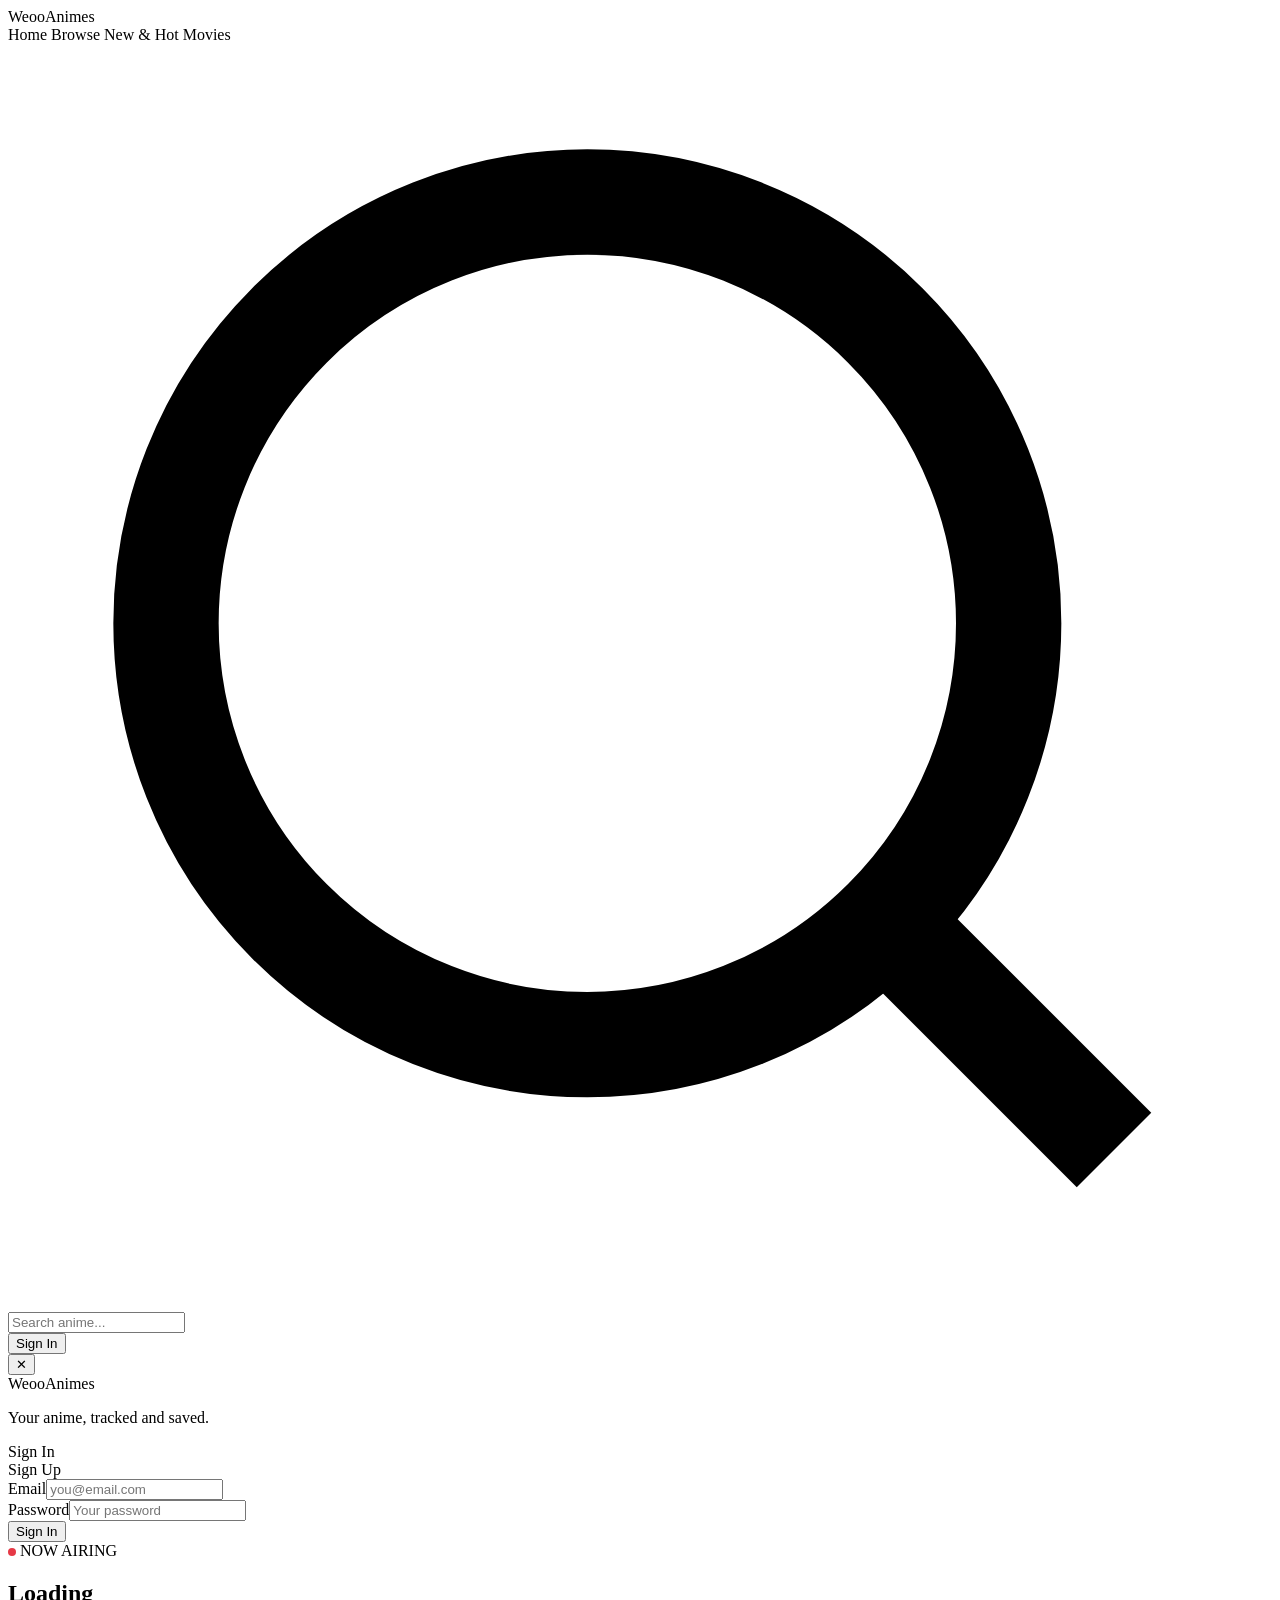
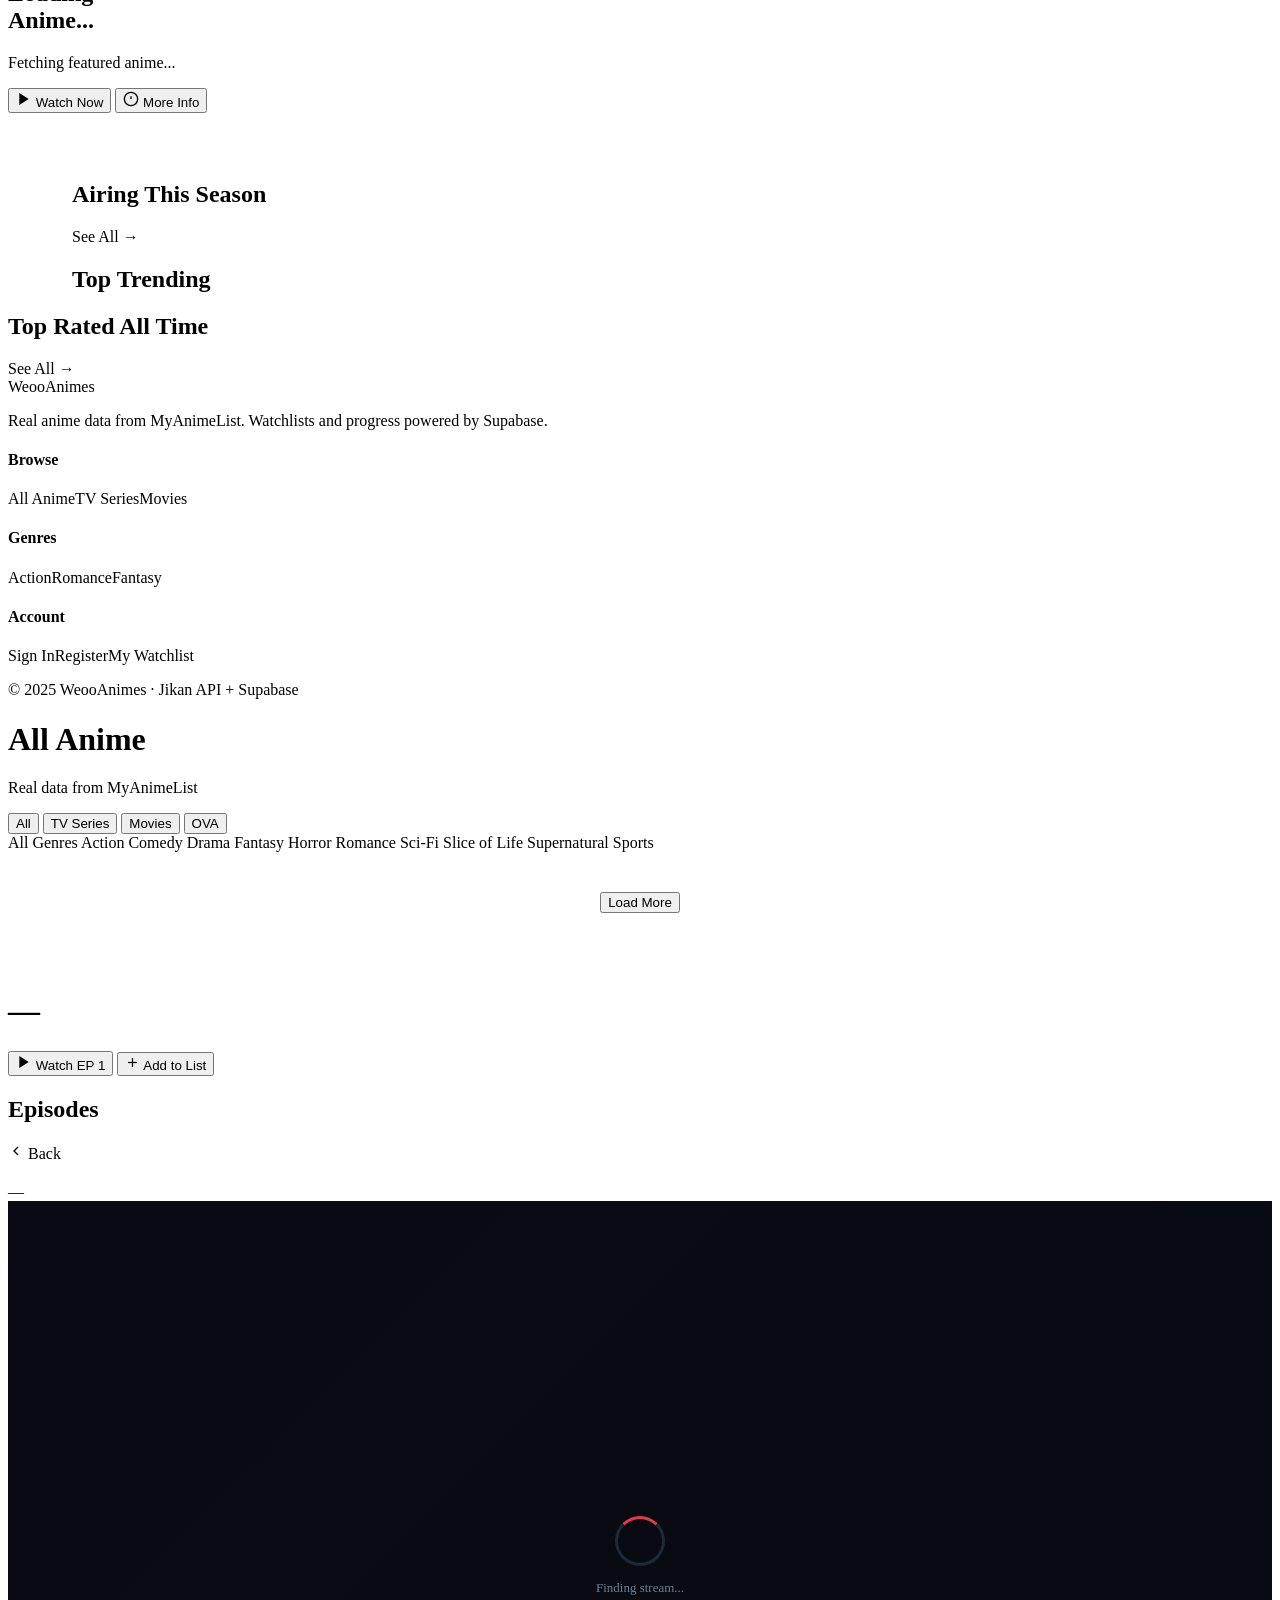
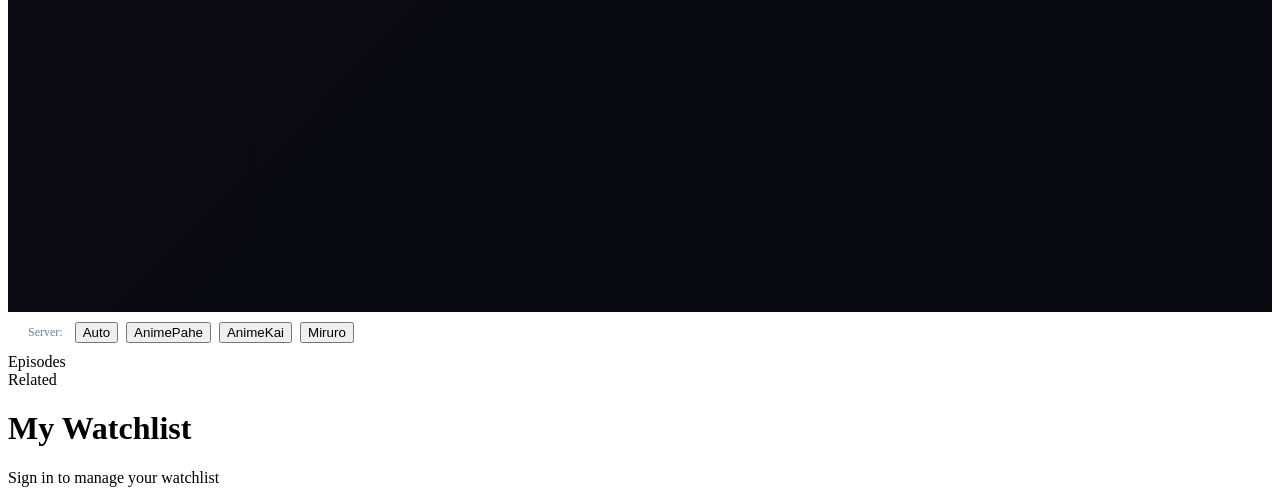
==== commit e3fc518e: "Update index.html" ====
--- a/index.html
+++ b/index.html
@@ -6,150 +6,8 @@
 <title>WeooAnimes</title>
 <link href="https://fonts.googleapis.com/css2?family=Bebas+Neue&family=Outfit:wght@300;400;500;600;700&family=Space+Mono:wght@400;700&display=swap" rel="stylesheet">
 <script src="https://cdn.jsdelivr.net/npm/@supabase/supabase-js@2"></script>
-<style>
-:root{--bg:#080b11;--bg2:#0d1117;--bg3:#131920;--card:#111720;--border:#1e2a38;--accent:#e63946;--accent2:#ff6b6b;--gold:#f4a261;--blue:#4cc9f0;--green:#2ecc71;--text:#e8edf3;--muted:#6b7e94;--nav-h:64px;}
-*{margin:0;padding:0;box-sizing:border-box;}html{scroll-behavior:smooth;}
-body{font-family:'Outfit',sans-serif;background:var(--bg);color:var(--text);min-height:100vh;overflow-x:hidden;}
-::-webkit-scrollbar{width:6px;}::-webkit-scrollbar-track{background:var(--bg);}::-webkit-scrollbar-thumb{background:var(--accent);border-radius:3px;}
-.page{display:none;min-height:100vh;}.page.active{display:block;}
-nav{position:fixed;top:0;left:0;right:0;z-index:200;height:var(--nav-h);display:flex;align-items:center;justify-content:space-between;padding:0 32px;background:linear-gradient(to bottom,rgba(8,11,17,.97),rgba(8,11,17,.75));backdrop-filter:blur(16px);border-bottom:1px solid rgba(230,57,70,.1);}
-.nav-logo{font-family:'Bebas Neue',sans-serif;font-size:28px;letter-spacing:2px;color:var(--text);cursor:pointer;}.nav-logo span{color:var(--accent);}
-.nav-links{display:flex;gap:4px;}.nav-links a{color:var(--muted);text-decoration:none;font-size:14px;font-weight:500;padding:8px 14px;border-radius:6px;cursor:pointer;transition:all .2s;}.nav-links a:hover,.nav-links a.active{color:var(--text);background:rgba(230,57,70,.12);}
-.nav-right{display:flex;align-items:center;gap:12px;position:relative;}
-.search-bar{display:flex;align-items:center;background:var(--bg3);border:1px solid var(--border);border-radius:8px;padding:0 12px;gap:8px;}.search-bar:focus-within{border-color:var(--accent);}
-.search-bar input{background:none;border:none;outline:none;color:var(--text);font-family:'Outfit',sans-serif;font-size:13px;width:170px;padding:8px 0;}.search-bar input::placeholder{color:var(--muted);}
-.search-bar svg{color:var(--muted);width:16px;height:16px;flex-shrink:0;}
-.search-dropdown{position:absolute;top:calc(100% + 8px);right:60px;width:360px;background:var(--bg2);border:1px solid var(--border);border-radius:10px;overflow:hidden;z-index:300;display:none;box-shadow:0 16px 40px rgba(0,0,0,.7);}.search-dropdown.open{display:block;}
-.sri{display:flex;gap:12px;padding:10px 14px;cursor:pointer;border-bottom:1px solid rgba(255,255,255,.04);align-items:center;}.sri:hover{background:rgba(230,57,70,.08);}
-.sri img{width:42px;height:58px;border-radius:5px;object-fit:cover;flex-shrink:0;background:var(--bg3);}
-.sri-title{font-size:13px;font-weight:600;white-space:nowrap;overflow:hidden;text-overflow:ellipsis;}.sri-meta{font-size:11px;color:var(--muted);margin-top:3px;}
-.search-msg{padding:18px;text-align:center;color:var(--muted);font-size:13px;}
-.btn-sign{background:var(--accent);color:#fff;border:none;border-radius:7px;padding:8px 18px;font-family:'Outfit',sans-serif;font-size:13px;font-weight:600;cursor:pointer;transition:all .2s;white-space:nowrap;}.btn-sign:hover{background:var(--accent2);}
-.user-avatar{width:36px;height:36px;border-radius:50%;background:var(--accent);display:flex;align-items:center;justify-content:center;font-size:14px;font-weight:700;cursor:pointer;border:2px solid rgba(230,57,70,.4);position:relative;transition:border-color .2s;}.user-avatar:hover{border-color:var(--accent);}
-.user-menu{position:absolute;top:calc(100% + 8px);right:0;width:200px;background:var(--bg2);border:1px solid var(--border);border-radius:10px;overflow:hidden;z-index:300;display:none;box-shadow:0 16px 40px rgba(0,0,0,.7);}.user-menu.open{display:block;}
-.um-header{padding:14px 16px;border-bottom:1px solid var(--border);}.um-name{font-size:13px;font-weight:600;}.um-email{font-size:11px;color:var(--muted);margin-top:2px;overflow:hidden;text-overflow:ellipsis;white-space:nowrap;}
-.um-item{display:flex;align-items:center;gap:10px;padding:11px 16px;cursor:pointer;font-size:13px;color:var(--muted);transition:all .2s;}.um-item:hover{background:rgba(230,57,70,.08);color:var(--text);}.um-item.danger:hover{color:var(--accent);}
-.modal-overlay{position:fixed;inset:0;background:rgba(0,0,0,.75);z-index:500;display:none;align-items:center;justify-content:center;backdrop-filter:blur(4px);}.modal-overlay.open{display:flex;}
-.modal{background:var(--bg2);border:1px solid var(--border);border-radius:16px;padding:36px;width:100%;max-width:420px;position:relative;}
-.modal-close{position:absolute;top:16px;right:16px;background:none;border:none;color:var(--muted);cursor:pointer;font-size:20px;transition:color .2s;}.modal-close:hover{color:var(--text);}
-.modal-title{font-family:'Bebas Neue',sans-serif;font-size:32px;letter-spacing:1.5px;margin-bottom:4px;}.modal-sub{font-size:13px;color:var(--muted);margin-bottom:28px;}
-.modal-tabs{display:flex;margin-bottom:28px;border-bottom:1px solid var(--border);}
-.modal-tab{flex:1;text-align:center;padding:10px;font-size:14px;font-weight:600;cursor:pointer;color:var(--muted);border-bottom:2px solid transparent;margin-bottom:-1px;transition:all .2s;}.modal-tab.active{color:var(--accent);border-bottom-color:var(--accent);}
-.form-group{margin-bottom:16px;}.form-label{font-size:12px;font-weight:600;color:var(--muted);text-transform:uppercase;letter-spacing:1px;margin-bottom:6px;display:block;}
-.form-input{width:100%;background:var(--bg3);border:1px solid var(--border);border-radius:8px;padding:12px 14px;color:var(--text);font-family:'Outfit',sans-serif;font-size:14px;outline:none;transition:border-color .2s;}.form-input:focus{border-color:var(--accent);}.form-input::placeholder{color:var(--muted);}
-.btn-submit{width:100%;background:var(--accent);color:#fff;border:none;border-radius:8px;padding:14px;font-family:'Outfit',sans-serif;font-size:15px;font-weight:700;cursor:pointer;transition:all .2s;margin-top:8px;}.btn-submit:hover{background:var(--accent2);}.btn-submit:disabled{opacity:.5;cursor:not-allowed;}
-.form-error{background:rgba(230,57,70,.12);border:1px solid rgba(230,57,70,.3);color:var(--accent);font-size:13px;padding:10px 14px;border-radius:7px;margin-bottom:16px;display:none;}
-.form-success{background:rgba(46,204,113,.1);border:1px solid rgba(46,204,113,.3);color:var(--green);font-size:13px;padding:10px 14px;border-radius:7px;margin-bottom:16px;display:none;}
-.hero{position:relative;height:100vh;display:flex;align-items:flex-end;padding:0 64px 80px;overflow:hidden;}
-.hero-bg{position:absolute;inset:0;}
-.hero-content{position:relative;z-index:2;max-width:600px;}
-.hero-badge{display:inline-flex;align-items:center;gap:6px;background:rgba(230,57,70,.15);border:1px solid rgba(230,57,70,.4);color:var(--accent);font-size:11px;font-weight:700;letter-spacing:2px;padding:5px 12px;border-radius:4px;margin-bottom:16px;text-transform:uppercase;}
-.hero-title{font-family:'Bebas Neue',sans-serif;font-size:clamp(52px,7vw,88px);line-height:.95;letter-spacing:2px;margin-bottom:16px;}.hero-title span{color:var(--accent);}
-.hero-meta{display:flex;align-items:center;gap:12px;margin-bottom:20px;flex-wrap:wrap;}.hero-meta span{font-size:13px;color:var(--muted);}.hero-meta .dot{width:4px;height:4px;border-radius:50%;background:var(--border);}
-.badge-ep{background:rgba(76,201,240,.15);color:var(--blue);border:1px solid rgba(76,201,240,.3);padding:3px 10px;border-radius:4px;font-size:12px;font-weight:600;}
-.badge-sub{background:rgba(244,162,97,.15);color:var(--gold);border:1px solid rgba(244,162,97,.3);padding:3px 10px;border-radius:4px;font-size:12px;font-weight:600;}
-.hero-desc{font-size:15px;color:var(--muted);line-height:1.7;margin-bottom:32px;max-width:480px;}
-.hero-actions{display:flex;gap:12px;flex-wrap:wrap;}
-.btn-watch{display:flex;align-items:center;gap:8px;background:var(--accent);color:#fff;border:none;border-radius:8px;padding:14px 28px;font-family:'Outfit',sans-serif;font-size:15px;font-weight:700;cursor:pointer;transition:all .25s;}.btn-watch:hover{background:var(--accent2);transform:translateY(-2px);box-shadow:0 8px 24px rgba(230,57,70,.4);}
-.btn-info{display:flex;align-items:center;gap:8px;background:rgba(232,237,243,.08);color:var(--text);border:1px solid var(--border);border-radius:8px;padding:14px 28px;font-family:'Outfit',sans-serif;font-size:15px;font-weight:600;cursor:pointer;transition:all .25s;backdrop-filter:blur(8px);}.btn-info:hover{background:rgba(232,237,243,.13);}
-.hero-indicators{position:absolute;right:64px;bottom:80px;z-index:2;display:flex;gap:8px;}
-.ind{width:32px;height:3px;border-radius:2px;background:rgba(232,237,243,.2);cursor:pointer;transition:all .3s;}.ind.active{width:52px;background:var(--accent);}
-.section{padding:48px 64px;}.section-header{display:flex;align-items:center;justify-content:space-between;margin-bottom:28px;}
-.section-title{font-family:'Bebas Neue',sans-serif;font-size:26px;letter-spacing:1.5px;display:flex;align-items:center;gap:10px;}.section-title::before{content:'';display:block;width:4px;height:22px;background:var(--accent);border-radius:2px;}
-.see-all{color:var(--accent);font-size:13px;font-weight:600;cursor:pointer;transition:opacity .2s;}.see-all:hover{opacity:.7;}
-.cards-grid{display:grid;grid-template-columns:repeat(auto-fill,minmax(155px,1fr));gap:16px;}
-.anime-card{background:var(--card);border-radius:10px;overflow:hidden;cursor:pointer;transition:all .25s;border:1px solid transparent;position:relative;}.anime-card:hover{transform:translateY(-4px);border-color:rgba(230,57,70,.4);box-shadow:0 12px 32px rgba(0,0,0,.5);}
-.card-thumb{position:relative;aspect-ratio:2/3;overflow:hidden;background:var(--bg3);}.card-thumb img{width:100%;height:100%;object-fit:cover;transition:transform .35s;}.anime-card:hover .card-thumb img{transform:scale(1.06);}
-.card-overlay{position:absolute;inset:0;background:linear-gradient(to top,rgba(8,11,17,.9) 0%,transparent 60%);opacity:0;transition:opacity .25s;display:flex;align-items:center;justify-content:center;}.anime-card:hover .card-overlay{opacity:1;}
-.play-icon{width:48px;height:48px;border-radius:50%;background:rgba(230,57,70,.9);display:flex;align-items:center;justify-content:center;transform:scale(.7);transition:transform .25s;}.anime-card:hover .play-icon{transform:scale(1);}
-.card-ep-badge{position:absolute;top:8px;left:8px;background:rgba(8,11,17,.85);border:1px solid var(--border);font-size:11px;font-weight:600;color:var(--blue);padding:3px 8px;border-radius:4px;font-family:'Space Mono',monospace;}
-.card-type{position:absolute;top:8px;right:8px;font-size:10px;font-weight:700;padding:3px 7px;border-radius:3px;text-transform:uppercase;letter-spacing:.5px;}
-.type-sub{background:rgba(244,162,97,.2);color:var(--gold);border:1px solid rgba(244,162,97,.3);}
-.card-info{padding:10px 12px 12px;}.card-title{font-size:13px;font-weight:600;margin-bottom:4px;white-space:nowrap;overflow:hidden;text-overflow:ellipsis;}.card-sub{font-size:11px;color:var(--muted);display:flex;gap:6px;}.star-icon{color:#f4c542;font-size:10px;}
-.card-wl-dot{position:absolute;bottom:8px;right:8px;width:8px;height:8px;border-radius:50%;background:var(--green);border:1px solid rgba(0,0,0,.4);display:none;}.card-wl-dot.show{display:block;}
-.cw-grid{display:grid;grid-template-columns:repeat(auto-fill,minmax(210px,1fr));gap:16px;}
-.cw-card{background:var(--card);border:1px solid var(--border);border-radius:10px;overflow:hidden;cursor:pointer;transition:all .25s;}.cw-card:hover{border-color:rgba(230,57,70,.4);transform:translateY(-3px);}
-.cw-thumb{position:relative;aspect-ratio:16/9;overflow:hidden;background:var(--bg3);}.cw-thumb img{width:100%;height:100%;object-fit:cover;}
-.cw-progress{position:absolute;bottom:0;left:0;right:0;height:3px;background:rgba(255,255,255,.15);}.cw-progress-fill{height:100%;background:var(--accent);}
-.cw-ep-badge{position:absolute;top:8px;left:8px;background:rgba(8,11,17,.85);border:1px solid var(--border);font-size:11px;font-weight:600;color:var(--accent);padding:3px 8px;border-radius:4px;font-family:'Space Mono',monospace;}
-.cw-play-overlay{position:absolute;inset:0;background:rgba(0,0,0,.4);display:flex;align-items:center;justify-content:center;opacity:0;transition:opacity .2s;}.cw-card:hover .cw-play-overlay{opacity:1;}
-.cw-info{padding:10px 12px 12px;}.cw-title{font-size:13px;font-weight:600;white-space:nowrap;overflow:hidden;text-overflow:ellipsis;margin-bottom:3px;}.cw-meta{font-size:11px;color:var(--muted);}
-.sk{background:linear-gradient(90deg,var(--card) 25%,var(--bg3) 50%,var(--card) 75%);background-size:200% 100%;animation:shimmer 1.4s infinite;border-radius:10px;}
-@keyframes shimmer{to{background-position:-200% 0;}}
-.sk-thumb{aspect-ratio:2/3;}.sk-line{height:13px;border-radius:4px;margin:10px 12px 4px;background:var(--bg3);}.sk-s{width:60%;height:11px;border-radius:4px;margin:0 12px 12px;background:var(--bg3);}
-.two-col{display:grid;grid-template-columns:1fr 320px;gap:32px;}
-.trending-list{display:flex;flex-direction:column;gap:8px;}
-.trend-item{display:flex;gap:12px;align-items:center;background:var(--card);border:1px solid var(--border);border-radius:10px;padding:10px 14px;cursor:pointer;transition:all .2s;}.trend-item:hover{border-color:rgba(230,57,70,.4);background:rgba(230,57,70,.05);}
-.trend-num{font-family:'Bebas Neue',sans-serif;font-size:28px;color:var(--border);min-width:32px;transition:color .2s;}.trend-item:hover .trend-num{color:var(--accent);}
-.trend-thumb{width:48px;height:64px;border-radius:6px;object-fit:cover;flex-shrink:0;background:var(--bg3);}
-.trend-title{font-size:14px;font-weight:600;white-space:nowrap;overflow:hidden;text-overflow:ellipsis;margin-bottom:4px;}.trend-meta{font-size:12px;color:var(--muted);display:flex;gap:8px;}
-.browse-header{padding:calc(var(--nav-h) + 32px) 64px 32px;background:linear-gradient(to bottom,rgba(230,57,70,.05),transparent);border-bottom:1px solid var(--border);}
-.browse-title{font-family:'Bebas Neue',sans-serif;font-size:42px;letter-spacing:2px;margin-bottom:8px;}.browse-sub{color:var(--muted);font-size:14px;}
-.filter-bar{display:flex;gap:10px;flex-wrap:wrap;margin-top:24px;}
-.filter-btn{background:var(--bg3);border:1px solid var(--border);color:var(--muted);font-family:'Outfit',sans-serif;font-size:13px;padding:7px 16px;border-radius:6px;cursor:pointer;transition:all .2s;}.filter-btn:hover,.filter-btn.active{background:rgba(230,57,70,.12);border-color:rgba(230,57,70,.4);color:var(--accent);}
-.genre-tags{display:flex;gap:8px;flex-wrap:wrap;margin-top:16px;}
-.genre-tag{background:var(--bg3);border:1px solid var(--border);color:var(--muted);font-size:12px;padding:5px 13px;border-radius:20px;cursor:pointer;transition:all .2s;}.genre-tag:hover,.genre-tag.active{background:rgba(230,57,70,.12);border-color:var(--accent);color:var(--accent);}
-.browse-grid{padding:32px 64px;}.big-grid{display:grid;grid-template-columns:repeat(auto-fill,minmax(175px,1fr));gap:20px;}
-.detail-hero{position:relative;padding-top:var(--nav-h);min-height:460px;overflow:hidden;}
-.detail-bg{position:absolute;inset:0;}
-.detail-content{position:relative;z-index:2;display:flex;gap:36px;padding:48px 64px 40px;align-items:flex-start;}
-.detail-poster{width:200px;flex-shrink:0;border-radius:12px;overflow:hidden;box-shadow:0 16px 40px rgba(0,0,0,.7);border:2px solid var(--border);}.detail-poster img{width:100%;display:block;}
-.detail-genres{display:flex;gap:8px;flex-wrap:wrap;margin-bottom:14px;}
-.genre-pill{font-size:11px;font-weight:600;padding:4px 12px;border-radius:20px;background:rgba(230,57,70,.12);color:var(--accent);border:1px solid rgba(230,57,70,.3);}
-.detail-title{font-family:'Bebas Neue',sans-serif;font-size:clamp(32px,4vw,52px);letter-spacing:2px;line-height:1;margin-bottom:10px;}
-.detail-alt{font-size:14px;color:var(--muted);margin-bottom:16px;}
-.detail-stats{display:flex;gap:24px;margin-bottom:20px;flex-wrap:wrap;}.stat-item{text-align:center;}.stat-val{font-size:20px;font-weight:700;}.stat-label{font-size:11px;color:var(--muted);text-transform:uppercase;letter-spacing:1px;}
-.detail-score{display:flex;align-items:center;gap:4px;color:#f4c542;font-size:22px;font-weight:700;}
-.detail-desc{font-size:14px;color:var(--muted);line-height:1.8;max-width:600px;margin-bottom:24px;}
-.detail-actions{display:flex;gap:12px;flex-wrap:wrap;}
-.btn-ep{background:var(--accent);color:#fff;border:none;border-radius:8px;padding:13px 26px;font-family:'Outfit',sans-serif;font-size:14px;font-weight:700;cursor:pointer;display:flex;align-items:center;gap:8px;transition:all .2s;}.btn-ep:hover{background:var(--accent2);transform:translateY(-2px);}
-.btn-add{background:var(--bg3);color:var(--text);border:1px solid var(--border);border-radius:8px;padding:13px 20px;font-family:'Outfit',sans-serif;font-size:14px;cursor:pointer;transition:all .2s;display:flex;align-items:center;gap:6px;}.btn-add:hover{border-color:var(--accent);color:var(--accent);}
-.btn-add.in-list{border-color:var(--green);color:var(--green);background:rgba(46,204,113,.08);}.btn-add.in-list:hover{border-color:#e74c3c;color:#e74c3c;}
-.ep-section{padding:0 64px 64px;}.ep-grid{display:grid;grid-template-columns:repeat(auto-fill,minmax(70px,1fr));gap:8px;}
-.ep-btn{background:var(--card);border:1px solid var(--border);color:var(--muted);text-align:center;padding:10px 4px;border-radius:7px;cursor:pointer;font-size:13px;font-weight:600;transition:all .2s;position:relative;}.ep-btn:hover{border-color:var(--accent);color:var(--accent);background:rgba(230,57,70,.08);}
-.ep-btn.watching{background:rgba(230,57,70,.15);border-color:var(--accent);color:var(--accent);}
-.ep-btn.watched{background:rgba(46,204,113,.08);border-color:rgba(46,204,113,.3);color:var(--green);}.ep-btn.watched::after{content:'✓';position:absolute;top:2px;right:4px;font-size:9px;color:var(--green);}
-.player-page{background:#000;}
-.player-top{background:var(--bg2);border-bottom:1px solid var(--border);padding:12px 32px;display:flex;align-items:center;gap:12px;padding-top:calc(var(--nav-h) + 12px);}
-.back-btn{color:var(--muted);cursor:pointer;display:flex;align-items:center;gap:6px;font-size:13px;transition:color .2s;}.back-btn:hover{color:var(--accent);}
-.player-title-bar{font-size:15px;font-weight:600;}.player-title-bar span{color:var(--muted);font-weight:400;}
-.player-layout{display:grid;grid-template-columns:1fr 340px;height:calc(100vh - var(--nav-h) - 60px);}
-.player-main{display:flex;flex-direction:column;overflow:hidden;}
-.video-container{background:#000;aspect-ratio:16/9;width:100%;position:relative;}
-.video-placeholder{width:100%;height:100%;display:flex;flex-direction:column;align-items:center;justify-content:center;gap:16px;background:linear-gradient(135deg,#0d0d14,#0a0e16);}
-.big-play{width:80px;height:80px;border-radius:50%;background:rgba(230,57,70,.9);display:flex;align-items:center;justify-content:center;cursor:pointer;transition:all .25s;box-shadow:0 0 40px rgba(230,57,70,.4);}.big-play:hover{transform:scale(1.1);}
-.video-title{font-size:15px;font-weight:600;color:var(--muted);}
-.video-controls{background:var(--bg2);padding:12px 20px;display:flex;flex-direction:column;gap:10px;}
-.progress-bar{height:4px;background:var(--border);border-radius:2px;cursor:pointer;position:relative;}.progress-fill{height:100%;background:var(--accent);border-radius:2px;width:0%;position:relative;transition:width .3s;}.progress-fill::after{content:'';position:absolute;right:-6px;top:-4px;width:12px;height:12px;border-radius:50%;background:var(--accent);}
-.controls-row{display:flex;align-items:center;justify-content:space-between;}.ctrl-left,.ctrl-right{display:flex;align-items:center;gap:14px;}
-.ctrl-btn{background:none;border:none;color:var(--muted);cursor:pointer;transition:color .2s;display:flex;}.ctrl-btn:hover{color:var(--text);}
-.time-display{font-size:13px;color:var(--muted);font-family:'Space Mono',monospace;}
-.vol-slider{width:80px;height:3px;background:var(--border);border-radius:2px;}
-.server-row{display:flex;gap:8px;padding:0 20px 12px;align-items:center;}
-.server-label{font-size:12px;color:var(--muted);margin-right:4px;}
-.server-btn{background:var(--bg3);border:1px solid var(--border);color:var(--muted);font-size:12px;padding:5px 14px;border-radius:5px;cursor:pointer;transition:all .2s;}.server-btn:hover,.server-btn.active{background:rgba(230,57,70,.12);border-color:var(--accent);color:var(--accent);}
-.player-sidebar{background:var(--bg2);border-left:1px solid var(--border);overflow-y:auto;display:flex;flex-direction:column;}
-.sidebar-tabs{display:flex;border-bottom:1px solid var(--border);}.sidebar-tab{flex:1;padding:14px;text-align:center;font-size:13px;font-weight:600;cursor:pointer;color:var(--muted);border-bottom:2px solid transparent;transition:all .2s;}.sidebar-tab.active{color:var(--accent);border-bottom-color:var(--accent);}
-.ep-list{padding:12px;display:flex;flex-direction:column;gap:6px;}
-.ep-item{display:flex;gap:10px;align-items:center;padding:10px 12px;border-radius:8px;cursor:pointer;transition:all .2s;border:1px solid transparent;}.ep-item:hover{background:rgba(230,57,70,.06);border-color:rgba(230,57,70,.2);}.ep-item.current{background:rgba(230,57,70,.1);border-color:rgba(230,57,70,.35);}
-.ep-num{font-family:'Space Mono',monospace;font-size:12px;color:var(--muted);min-width:28px;}
-.ep-item-thumb{width:80px;height:46px;border-radius:5px;flex-shrink:0;background:var(--bg3);display:flex;align-items:center;justify-content:center;font-size:11px;color:var(--muted);}
-.ep-item-info{flex:1;min-width:0;}.ep-item-title{font-size:12px;font-weight:600;margin-bottom:3px;white-space:nowrap;overflow:hidden;text-overflow:ellipsis;}.ep-item-dur{font-size:11px;color:var(--muted);}
-.ep-current-dot{width:6px;height:6px;border-radius:50%;background:var(--accent);flex-shrink:0;}
-.wl-empty{grid-column:1/-1;text-align:center;padding:80px 20px;color:var(--muted);}
-footer{background:var(--bg2);border-top:1px solid var(--border);padding:48px 64px 32px;}
-.footer-grid{display:grid;grid-template-columns:2fr 1fr 1fr 1fr;gap:40px;margin-bottom:40px;}
-.footer-logo{font-family:'Bebas Neue',sans-serif;font-size:28px;letter-spacing:2px;margin-bottom:12px;}.footer-logo span{color:var(--accent);}
-.footer-desc{font-size:13px;color:var(--muted);line-height:1.8;max-width:280px;}
-.footer-col h4{font-size:13px;font-weight:700;text-transform:uppercase;letter-spacing:1.5px;margin-bottom:16px;}
-.footer-col a{display:block;color:var(--muted);font-size:13px;margin-bottom:10px;cursor:pointer;transition:color .2s;}.footer-col a:hover{color:var(--accent);}
-.footer-bottom{border-top:1px solid var(--border);padding-top:24px;display:flex;justify-content:space-between;align-items:center;}.footer-bottom p{font-size:12px;color:var(--muted);}
-.toast{position:fixed;bottom:32px;left:50%;transform:translateX(-50%) translateY(80px);background:var(--bg2);border:1px solid var(--border);border-radius:8px;padding:12px 20px;font-size:13px;z-index:999;opacity:0;transition:all .3s;pointer-events:none;display:flex;align-items:center;gap:8px;}.toast.show{opacity:1;transform:translateX(-50%) translateY(0);}
-.toast-dot{width:8px;height:8px;border-radius:50%;background:var(--green);flex-shrink:0;}.toast-dot.err{background:var(--accent);}
-.fade-in{animation:fadeIn .4s ease forwards;}@keyframes fadeIn{from{opacity:0;transform:translateY(12px);}to{opacity:1;transform:translateY(0);}}
-@media(max-width:1024px){nav{padding:0 20px;}.hero,.section,.browse-grid,.ep-section{padding-left:20px;padding-right:20px;}.hero{padding-bottom:60px;}.browse-header{padding-left:20px;padding-right:20px;}.detail-content{padding:32px 20px;}.two-col{grid-template-columns:1fr;}.footer-grid{grid-template-columns:1fr 1fr;}.player-layout{grid-template-columns:1fr;}.player-sidebar{display:none;}footer{padding:40px 20px 24px;}}
-@media(max-width:640px){.nav-links{display:none;}.search-bar input{width:110px;}.hero-title{font-size:42px;}.cards-grid{grid-template-columns:repeat(3,1fr);gap:10px;}.footer-grid{grid-template-columns:1fr;}.big-grid{grid-template-columns:repeat(auto-fill,minmax(140px,1fr));}.cw-grid{grid-template-columns:repeat(auto-fill,minmax(160px,1fr));}}
-</style>
+<link rel="stylesheet" href="css/style.css">
+
 </head>
 <body>
 
@@ -323,7 +181,7 @@
           <div id="loading-label" style="font-size:13px;color:#6b7e94;">Finding stream...</div>
         </div>
         <video id="real-video" style="width:100%;height:100%;display:none;background:#000;" controls preload="metadata"></video>
-        <iframe id="stream-iframe" style="width:100%;height:100%;border:none;display:none;" allowfullscreen allow="fullscreen;autoplay;encrypted-media" referrerpolicy="no-referrer"></iframe>
+        <iframe id="stream-iframe" style="width:100%;height:100%;border:none;display:none;min-height:300px;" allowfullscreen allow="fullscreen;autoplay;encrypted-media;picture-in-picture" referrerpolicy="no-referrer" sandbox="allow-scripts allow-same-origin allow-forms allow-popups allow-presentation"></iframe>
         <div id="no-stream" style="position:absolute;inset:0;display:none;flex-direction:column;align-items:center;justify-content:center;gap:16px;background:linear-gradient(135deg,#0a0a14,#080b11);">
           <svg width="44" height="44" viewBox="0 0 24 24" fill="none" stroke="#1e2a38" stroke-width="1.5"><circle cx="12" cy="12" r="10"/><line x1="4.93" y1="4.93" x2="19.07" y2="19.07"/></svg>
           <div style="text-align:center;">
@@ -365,871 +223,6 @@
 <style>
 @keyframes spin { to { transform: rotate(360deg); } }
 </style>
-<script>
-// ═══════════════════════════════════════════════════════
-// CONFIG
-// ═══════════════════════════════════════════════════════
-const SUPABASE_URL = 'https://ujdunsnmmfkeqvdwpufd.supabase.co';
-const SUPABASE_ANON_KEY = 'eyJhbGciOiJIUzI1NiIsInR5cCI6IkpXVCJ9.eyJpc3MiOiJzdXBhYmFzZSIsInJlZiI6InVqZHVuc25tbWZrZXF2ZHdwdWZkIiwicm9sZSI6ImFub24iLCJpYXQiOjE3NzMzOTQxNTIsImV4cCI6MjA4ODk3MDE1Mn0.ICwNLQLEW4shBogsFbDilHIC6zZTmxqGLtl6IyjqpB8';
-const JIKAN = 'https://api.jikan.moe/v4';
-
-// ─── YOUR PROXY SERVER ──────────────────────────────────────────────────────
-// After deploying server.js, paste your URL here.
-// Local dev:  http://localhost:3000
-// Railway:    https://your-app.up.railway.app
-// Render:     https://your-app.onrender.com
-const PROXY_BASE = 'https://62fbe129-9ba9-4894-98ca-52bd3cbc4710-00-20idphocd0u6j.sisko.replit.dev';
-
-// ═══════════════════════════════════════════════════════
-// SUPABASE
-// ═══════════════════════════════════════════════════════
-const sb = supabase.createClient(SUPABASE_URL, SUPABASE_ANON_KEY);
-
-// ═══════════════════════════════════════════════════════
-// STATE
-// ═══════════════════════════════════════════════════════
-let currentUser = null;
-let currentAnime = null;
-let currentEp = 1;
-let totalEps = 0;
-let heroList = [], heroIdx = 0;
-let watchlist = new Set();
-let watchProgress = {};
-let browseType = '', browseGenre = 0, browsePage = 1;
-let isPlaying = false, playTimer = null, fakeProgress = 0;
-// streaming
-let hlsInstance = null;
-let activeServerIdx = 0;    // which server we're currently using
-let forcedServerIdx = null; // null = auto waterfall
-
-// ═══════════════════════════════════════════════════════
-// UTILS
-// ═══════════════════════════════════════════════════════
-const sleep = ms => new Promise(r => setTimeout(r, ms));
-
-async function jikan(path, retry = 3) {
-  for (let i = 0; i < retry; i++) {
-    try {
-      const r = await fetch(JIKAN + path);
-      if (r.status === 429) { await sleep(1200 * (i + 1)); continue; }
-      if (!r.ok) throw new Error(r.status);
-      return await r.json();
-    } catch(e) { if (i === retry - 1) throw e; await sleep(600); }
-  }
-}
-
-// Call our own proxy server
-async function proxyFetch(path, timeout = 14000) {
-  const r = await fetch(PROXY_BASE + path, { signal: AbortSignal.timeout(timeout) });
-  if (!r.ok) throw new Error('Proxy HTTP ' + r.status);
-  return r.json();
-}
-
-function slugify(str) {
-  return (str || '').toLowerCase()
-    .replace(/[^a-z0-9\s-]/g, '')
-    .trim().replace(/\s+/g, '-').replace(/-+/g, '-');
-}
-
-function fuzzyTitle(a, b) {
-  const n = s => (s || '').toLowerCase().replace(/[^a-z0-9]/g, '');
-  const na = n(a), nb = n(b);
-  if (!na || !nb) return false;
-  return na.includes(nb.slice(0, 5)) || nb.includes(na.slice(0, 5));
-}
-
-function bestQuality(sources) {
-  const pref = ['1080p','720p','480p','360p','default','auto','backup'];
-  for (const q of pref) {
-    const s = sources.find(x => (x.quality||'').toLowerCase() === q || (x.quality||'').toLowerCase().includes(q));
-    if (s) return s;
-  }
-  return sources[0];
-}
-
-function showPage(name) {
-  document.querySelectorAll('.page').forEach(p => p.classList.remove('active'));
-  document.getElementById('page-' + name).classList.add('active');
-  window.scrollTo(0, 0);
-  document.querySelectorAll('.nav-links a').forEach(a => a.classList.remove('active'));
-  const map = { home: 'nav-home', browse: 'nav-browse', watchlist: 'nav-wl' };
-  if (map[name]) document.getElementById(map[name])?.classList.add('active');
-}
-
-function showToast(msg, err = false) {
-  document.getElementById('toast-msg').textContent = msg;
-  document.getElementById('toast-dot').className = 'toast-dot' + (err ? ' err' : '');
-  const t = document.getElementById('toast');
-  t.classList.add('show');
-  setTimeout(() => t.classList.remove('show'), 2800);
-}
-
-function skels(n) {
-  return Array.from({ length: n }, () =>
-    '<div class="sk"><div class="sk-thumb"></div><div class="sk-line"></div><div class="sk-s"></div></div>'
-  ).join('');
-}
-
-function card(a) {
-  const img = a.images?.jpg?.large_image_url || a.images?.jpg?.image_url || '';
-  const title = a.title_english || a.title || 'Unknown';
-  const eps = a.episodes ? 'EP ' + a.episodes : 'Ongoing';
-  const score = a.score ? a.score.toFixed(1) : 'N/A';
-  const year = a.year || a.aired?.prop?.from?.year || '';
-  const inWL = watchlist.has(String(a.mal_id));
-  return '<div class="anime-card fade-in" onclick="openById(' + a.mal_id + ')">' +
-    '<div class="card-thumb">' +
-    '<img src="' + img + '" alt="" loading="lazy" onerror="this.src=\'https://picsum.photos/seed/' + a.mal_id + '/300/450\'">' +
-    '<div class="card-overlay"><div class="play-icon"><svg width="18" height="18" viewBox="0 0 24 24" fill="white"><polygon points="5,3 19,12 5,21"/></svg></div></div>' +
-    '<span class="card-ep-badge">' + eps + '</span>' +
-    '<span class="card-type type-sub">SUB</span>' +
-    '<div class="card-wl-dot' + (inWL ? ' show' : '') + '"></div>' +
-    '</div>' +
-    '<div class="card-info"><div class="card-title">' + title + '</div>' +
-    '<div class="card-sub"><span><span class="star-icon">&#9733;</span> ' + score + '</span><span>' + year + '</span></div></div>' +
-    '</div>';
-}
-
-// ═══════════════════════════════════════════════════════
-// AUTH
-// ═══════════════════════════════════════════════════════
-async function initAuth() {
-  const { data: { session } } = await sb.auth.getSession();
-  if (session?.user) onLogin(session.user);
-  sb.auth.onAuthStateChange((event, session) => {
-    if (event === 'SIGNED_IN' && session?.user) onLogin(session.user);
-    if (event === 'SIGNED_OUT') onLogout();
-  });
-}
-
-function onLogin(user) {
-  currentUser = user;
-  const initial = (user.user_metadata?.username || user.email || '?')[0].toUpperCase();
-  const uname = user.user_metadata?.username || 'Anime Fan';
-  document.getElementById('auth-area').innerHTML =
-    '<div class="user-avatar" id="user-avatar" onclick="toggleUserMenu()">' + initial +
-    '<div class="user-menu" id="user-menu">' +
-    '<div class="um-header"><div class="um-name">' + uname + '</div><div class="um-email">' + user.email + '</div></div>' +
-    '<div class="um-item" onclick="goWatchlist()"><svg width="15" height="15" viewBox="0 0 24 24" fill="none" stroke="currentColor" stroke-width="2"><path d="M19 21l-7-5-7 5V5a2 2 0 012-2h10a2 2 0 012 2z"/></svg> My Watchlist</div>' +
-    '<div class="um-item danger" onclick="doLogout()"><svg width="15" height="15" viewBox="0 0 24 24" fill="none" stroke="currentColor" stroke-width="2"><path d="M9 21H5a2 2 0 01-2-2V5a2 2 0 012-2h4"/><polyline points="16,17 21,12 16,7"/><line x1="21" y1="12" x2="9" y2="12"/></svg> Sign Out</div>' +
-    '</div></div>';
-  document.getElementById('nav-wl').style.display = '';
-  closeAuthModal();
-  loadUserData();
-  showToast('Welcome back, ' + uname + '!');
-}
-
-function onLogout() {
-  currentUser = null;
-  watchlist = new Set();
-  watchProgress = {};
-  document.getElementById('auth-area').innerHTML = '<button class="btn-sign" onclick="openAuthModal(\'login\')">Sign In</button>';
-  document.getElementById('nav-wl').style.display = 'none';
-  document.getElementById('cw-section').style.display = 'none';
-  showToast('Signed out.');
-}
-
-async function doLogin() {
-  const email = document.getElementById('login-email').value.trim();
-  const pwd = document.getElementById('login-password').value;
-  if (!email || !pwd) return showFormError('Please fill all fields.');
-  setBtn('login-btn', true, 'Signing in...');
-  const { error } = await sb.auth.signInWithPassword({ email, password: pwd });
-  setBtn('login-btn', false, 'Sign In');
-  if (error) showFormError(error.message);
-}
-
-async function doSignup() {
-  const username = document.getElementById('signup-username').value.trim();
-  const email = document.getElementById('signup-email').value.trim();
-  const pwd = document.getElementById('signup-password').value;
-  if (!username || !email || !pwd) return showFormError('Please fill all fields.');
-  if (pwd.length < 6) return showFormError('Password must be at least 6 characters.');
-  setBtn('signup-btn', true, 'Creating account...');
-  const { data, error } = await sb.auth.signUp({
-    email, password: pwd,
-    options: { data: { username } }
-  });
-  setBtn('signup-btn', false, 'Create Account');
-  if (error) { showFormError(error.message); return; }
-  // If email confirmation is disabled (recommended), session is available immediately
-  if (data?.session) {
-    onLogin(data.user);
-    showToast('Welcome, ' + username + '! 🎉');
-  } else {
-    // Try logging in directly anyway in case confirm is disabled but session not returned
-    const { error: e2 } = await sb.auth.signInWithPassword({ email, password: pwd });
-    if (!e2) { /* onAuthStateChange fires onLogin */ }
-    else showFormSuccess('Account created! Check your email to confirm, then sign in.');
-  }
-}
-
-async function doLogout() { await sb.auth.signOut(); }
-
-function setBtn(id, disabled, text) {
-  const b = document.getElementById(id);
-  b.disabled = disabled; b.textContent = text;
-}
-function showFormError(msg) {
-  const el = document.getElementById('form-error');
-  el.textContent = msg; el.style.display = 'block';
-  document.getElementById('form-success').style.display = 'none';
-}
-function showFormSuccess(msg) {
-  const el = document.getElementById('form-success');
-  el.textContent = msg; el.style.display = 'block';
-  document.getElementById('form-error').style.display = 'none';
-}
-function openAuthModal(tab) {
-  document.getElementById('auth-modal').classList.add('open');
-  document.getElementById('form-error').style.display = 'none';
-  document.getElementById('form-success').style.display = 'none';
-  switchTab(tab || 'login');
-}
-function closeAuthModal() { document.getElementById('auth-modal').classList.remove('open'); }
-function switchTab(tab) {
-  document.getElementById('tab-login').classList.toggle('active', tab === 'login');
-  document.getElementById('tab-signup').classList.toggle('active', tab === 'signup');
-  document.getElementById('login-form').style.display = tab === 'login' ? '' : 'none';
-  document.getElementById('signup-form').style.display = tab === 'signup' ? '' : 'none';
-  document.getElementById('form-error').style.display = 'none';
-  document.getElementById('form-success').style.display = 'none';
-}
-function toggleUserMenu() { document.getElementById('user-menu')?.classList.toggle('open'); }
-document.getElementById('auth-modal').addEventListener('click', e => {
-  if (e.target === document.getElementById('auth-modal')) closeAuthModal();
-});
-document.addEventListener('click', e => {
-  if (!e.target.closest('#user-avatar')) document.getElementById('user-menu')?.classList.remove('open');
-  if (!e.target.closest('.nav-right')) document.getElementById('search-dd').classList.remove('open');
-});
-
-// ═══════════════════════════════════════════════════════
-// SUPABASE DATA
-// ═══════════════════════════════════════════════════════
-async function loadUserData() {
-  if (!currentUser) return;
-  const [wlRes, pgRes] = await Promise.all([
-    sb.from('watchlist').select('mal_id,anime_title,anime_image').eq('user_id', currentUser.id),
-    sb.from('watch_progress').select('mal_id,episode,progress_pct,anime_title,anime_image,updated_at').eq('user_id', currentUser.id)
-  ]);
-  if (wlRes.data) wlRes.data.forEach(r => watchlist.add(String(r.mal_id)));
-  if (pgRes.data) pgRes.data.forEach(r => {
-    watchProgress[String(r.mal_id)] = { ep: r.episode, progress: r.progress_pct, title: r.anime_title, img: r.anime_image, updated_at: r.updated_at };
-  });
-  renderContinueWatching(pgRes.data || []);
-  refreshDetailButtons();
-}
-
-async function toggleWatchlist() {
-  if (!currentUser) { openAuthModal('login'); showToast('Sign in to use your watchlist', true); return; }
-  const id = String(currentAnime.mal_id);
-  if (watchlist.has(id)) {
-    const { error } = await sb.from('watchlist').delete().eq('user_id', currentUser.id).eq('mal_id', id);
-    if (!error) { watchlist.delete(id); showToast('Removed from watchlist'); refreshDetailButtons(); }
-    else showToast('Error removing', true);
-  } else {
-    const img = currentAnime.images?.jpg?.image_url || '';
-    const title = currentAnime.title_english || currentAnime.title || '';
-    const { error } = await sb.from('watchlist').upsert({ user_id: currentUser.id, mal_id: parseInt(id), anime_title: title, anime_image: img });
-    if (!error) { watchlist.add(id); showToast('Added to watchlist!'); refreshDetailButtons(); }
-    else showToast('Error adding', true);
-  }
-}
-
-async function saveProgress(malId, ep, pct) {
-  if (!currentUser) return;
-  const title = currentAnime?.title_english || currentAnime?.title || '';
-  const img = currentAnime?.images?.jpg?.image_url || '';
-  await sb.from('watch_progress').upsert({
-    user_id: currentUser.id, mal_id: parseInt(malId),
-    episode: ep, progress_pct: Math.round(pct),
-    anime_title: title, anime_image: img,
-    updated_at: new Date().toISOString()
-  });
-  watchProgress[String(malId)] = { ep, progress: Math.round(pct), title, img };
-}
-
-function refreshDetailButtons() {
-  if (!currentAnime) return;
-  const id = String(currentAnime.mal_id);
-  const inList = watchlist.has(id);
-  const btn = document.getElementById('wl-btn');
-  const txt = document.getElementById('wl-btn-text');
-  const icon = document.getElementById('wl-icon');
-  if (inList) {
-    btn.className = 'btn-add in-list';
-    txt.textContent = 'In My List';
-    icon.innerHTML = '<polyline points="20,6 9,17 4,12" stroke="currentColor" stroke-width="2" fill="none"/>';
-  } else {
-    btn.className = 'btn-add';
-    txt.textContent = 'Add to List';
-    icon.innerHTML = '<line x1="12" y1="5" x2="12" y2="19"/><line x1="5" y1="12" x2="19" y2="12"/>';
-  }
-  const prog = watchProgress[id];
-  document.getElementById('watch-btn-text').textContent = prog ? 'Resume EP ' + prog.ep : 'Watch EP 1';
-  const maxEp = Math.min(totalEps || 24, 100);
-  for (let i = 1; i <= maxEp; i++) {
-    const b = document.getElementById('ep-btn-' + i);
-    if (!b) continue;
-    if (prog && i < prog.ep) b.className = 'ep-btn watched';
-    else if (prog && i === prog.ep) b.className = 'ep-btn watching';
-    else b.className = 'ep-btn';
-  }
-}
-
-function renderContinueWatching(progData) {
-  if (!progData.length) { document.getElementById('cw-section').style.display = 'none'; return; }
-  document.getElementById('cw-section').style.display = '';
-  const sorted = [...progData].sort((a, b) => (b.updated_at || '') > (a.updated_at || '') ? 1 : -1).slice(0, 6);
-  document.getElementById('cw-grid').innerHTML = sorted.map(r => {
-    const pct = r.progress_pct || 0;
-    return '<div class="cw-card" onclick="openById(' + r.mal_id + ')">' +
-      '<div class="cw-thumb">' +
-      '<img src="' + (r.anime_image || '') + '" onerror="this.src=\'https://picsum.photos/seed/' + r.mal_id + '/400/225\'" alt="">' +
-      '<div class="cw-progress"><div class="cw-progress-fill" style="width:' + pct + '%"></div></div>' +
-      '<span class="cw-ep-badge">EP ' + r.episode + '</span>' +
-      '<div class="cw-play-overlay"><div class="play-icon" style="transform:scale(1)"><svg width="18" height="18" viewBox="0 0 24 24" fill="white"><polygon points="5,3 19,12 5,21"/></svg></div></div>' +
-      '</div>' +
-      '<div class="cw-info"><div class="cw-title">' + (r.anime_title || 'Unknown') + '</div>' +
-      '<div class="cw-meta">Episode ' + r.episode + ' &middot; ' + pct + '% watched</div></div>' +
-      '</div>';
-  }).join('');
-}
-
-// ═══════════════════════════════════════════════════════
-// WATCHLIST PAGE
-// ═══════════════════════════════════════════════════════
-async function goWatchlist() {
-  if (!currentUser) { openAuthModal('login'); return; }
-  showPage('watchlist');
-  document.getElementById('wl-grid').innerHTML = skels(8);
-  const { data, error } = await sb.from('watchlist').select('*').eq('user_id', currentUser.id).order('created_at', { ascending: false });
-  if (error || !data?.length) {
-    document.getElementById('wl-grid').innerHTML =
-      '<div class="wl-empty"><svg width="48" height="48" viewBox="0 0 24 24" fill="none" stroke="currentColor" stroke-width="1.5" style="margin-bottom:16px;opacity:.3"><path d="M19 21l-7-5-7 5V5a2 2 0 012-2h10a2 2 0 012 2z"/></svg>' +
-      '<p style="font-size:15px;margin-bottom:8px">Your watchlist is empty</p>' +
-      '<span style="font-size:13px">Browse anime and click Add to List to save them here.</span></div>';
-    document.getElementById('wl-sub').textContent = '0 anime saved';
-    return;
-  }
-  document.getElementById('wl-sub').textContent = data.length + ' anime saved';
-  document.getElementById('wl-grid').innerHTML = data.map(r => {
-    const prog = watchProgress[String(r.mal_id)];
-    return '<div class="anime-card fade-in" onclick="openById(' + r.mal_id + ')">' +
-      '<div class="card-thumb">' +
-      '<img src="' + (r.anime_image || '') + '" loading="lazy" onerror="this.src=\'https://picsum.photos/seed/' + r.mal_id + '/300/450\'" alt="">' +
-      '<div class="card-overlay"><div class="play-icon"><svg width="18" height="18" viewBox="0 0 24 24" fill="white"><polygon points="5,3 19,12 5,21"/></svg></div></div>' +
-      (prog ? '<span class="card-ep-badge">EP ' + prog.ep + '</span>' : '') +
-      '<div class="card-wl-dot show"></div>' +
-      '</div>' +
-      '<div class="card-info"><div class="card-title">' + (r.anime_title || 'Unknown') + '</div>' +
-      '<div class="card-sub"><span>' + (prog ? prog.progress + '% watched' : 'Not started') + '</span></div></div>' +
-      '</div>';
-  }).join('');
-}
-
-// ═══════════════════════════════════════════════════════
-// HOME
-// ═══════════════════════════════════════════════════════
-async function goHome() {
-  showPage('home');
-  if (heroList.length) return;
-  jikan('/top/anime?filter=airing&limit=5').then(d => {
-    if (!d?.data?.length) return;
-    heroList = d.data;
-    renderHero(0);
-    document.getElementById('hero-inds').innerHTML = heroList.map((_, i) =>
-      '<div class="ind ' + (i === 0 ? 'active' : '') + '" onclick="renderHero(' + i + ')"></div>'
-    ).join('');
-    setInterval(() => renderHero((heroIdx + 1) % heroList.length), 6000);
-  });
-  document.getElementById('grid-recent').innerHTML = skels(6);
-  jikan('/seasons/now?limit=12').then(d => {
-    if (!d?.data) return;
-    document.getElementById('grid-recent').innerHTML = d.data.slice(0, 6).map(card).join('');
-  }).catch(() => {});
-  document.getElementById('list-trending').innerHTML = skels(5);
-  jikan('/top/anime?limit=5').then(d => {
-    if (!d?.data) return;
-    document.getElementById('list-trending').innerHTML = d.data.map((a, i) => {
-      const img = a.images?.jpg?.image_url || '';
-      const title = a.title_english || a.title || '';
-      const score = a.score ? a.score.toFixed(1) : 'N/A';
-      return '<div class="trend-item" onclick="openById(' + a.mal_id + ')">' +
-        '<span class="trend-num">' + String(i + 1).padStart(2, '0') + '</span>' +
-        '<img src="' + img + '" class="trend-thumb" loading="lazy" onerror="this.src=\'https://picsum.photos/seed/' + a.mal_id + '/100/140\'">' +
-        '<div class="trend-info"><div class="trend-title">' + title + '</div>' +
-        '<div class="trend-meta"><span>&#9733; ' + score + '</span><span>' + (a.episodes || '?') + ' eps</span></div></div>' +
-        '</div>';
-    }).join('');
-  }).catch(() => {});
-  document.getElementById('grid-toprated').innerHTML = skels(6);
-  jikan('/top/anime?limit=6').then(d => {
-    if (!d?.data) return;
-    document.getElementById('grid-toprated').innerHTML = d.data.map(card).join('');
-  }).catch(() => {});
-}
-
-function renderHero(idx) {
-  heroIdx = idx;
-  const a = heroList[idx];
-  if (!a) return;
-  currentAnime = a;
-  const img = a.images?.jpg?.large_image_url || '';
-  document.getElementById('hero-bg').style.cssText = 'background:linear-gradient(to right,rgba(8,11,17,.95) 35%,rgba(8,11,17,.3) 70%,transparent 100%),linear-gradient(to top,rgba(8,11,17,1) 0%,transparent 50%),url(\'' + img + '\') center/cover no-repeat;';
-  const words = (a.title_english || a.title || '').toUpperCase().split(' ');
-  const half = Math.ceil(words.length / 2);
-  document.getElementById('hero-title').innerHTML = words.slice(0, half).join(' ') + '<br><span>' + words.slice(half).join(' ') + '</span>';
-  document.getElementById('hero-desc').textContent = (a.synopsis || '').slice(0, 180) + '...';
-  const genres = (a.genres || []).slice(0, 3).map(g => g.name).join(' · ');
-  document.getElementById('hero-meta').innerHTML =
-    '<span class="badge-ep">' + (a.episodes ? 'EP ' + a.episodes : 'Ongoing') + '</span>' +
-    '<span class="badge-sub">SUB</span>' +
-    (a.score ? '<span class="dot"></span><span>&#9733; ' + a.score.toFixed(1) + '</span>' : '') +
-    (a.year ? '<span class="dot"></span><span>' + a.year + '</span>' : '') +
-    (genres ? '<span class="dot"></span><span>' + genres + '</span>' : '');
-  document.querySelectorAll('.ind').forEach((el, i) => el.classList.toggle('active', i === idx));
-}
-function openHeroDetail() { if (currentAnime) openById(currentAnime.mal_id); }
-
-// ═══════════════════════════════════════════════════════
-// BROWSE
-// ═══════════════════════════════════════════════════════
-function goBrowse(type, label) {
-  browseType = type; browseGenre = 0; browsePage = 1;
-  document.getElementById('browse-title').textContent = label || 'All Anime';
-  document.querySelectorAll('#type-filters .filter-btn').forEach(b => b.classList.remove('active'));
-  showPage('browse'); loadBrowse(true);
-}
-function goBrowseGenre(gid, label) {
-  browseGenre = gid; browseType = ''; browsePage = 1;
-  document.getElementById('browse-title').textContent = label + ' Anime';
-  document.querySelectorAll('.genre-tag').forEach(t => t.classList.toggle('active', t.textContent.trim() === label));
-  showPage('browse'); loadBrowse(true);
-}
-function setType(type) { browseType = type; browsePage = 1; loadBrowse(true); }
-function setGenre(gid, label) {
-  browseGenre = gid; browsePage = 1;
-  document.querySelectorAll('.genre-tag').forEach(t => t.classList.toggle('active', t.textContent.trim() === label));
-  document.getElementById('browse-title').textContent = (label === 'All Genres' ? 'All' : label) + ' Anime';
-  loadBrowse(true);
-}
-async function loadBrowse(reset = false) {
-  const grid = document.getElementById('browse-grid');
-  if (reset) grid.innerHTML = skels(12);
-  const path = browseGenre ? '/anime?genres=' + browseGenre + '&order_by=score&sort=desc&limit=20&page=' + browsePage
-    : browseType ? '/anime?type=' + browseType + '&order_by=score&sort=desc&limit=20&page=' + browsePage
-      : '/top/anime?limit=20&page=' + browsePage;
-  try {
-    const d = await jikan(path);
-    if (reset) grid.innerHTML = '';
-    else grid.querySelectorAll('.sk').forEach(s => s.remove());
-    if (!d?.data?.length) { if (reset) grid.innerHTML = '<p style="color:var(--muted);padding:20px">No results.</p>'; return; }
-    grid.innerHTML += d.data.map(card).join('');
-    document.getElementById('load-more-btn').style.display = d.pagination?.has_next_page !== false ? '' : 'none';
-  } catch(e) { if (reset) grid.innerHTML = '<p style="color:var(--muted);padding:20px">Failed to load.</p>'; }
-}
-async function loadMore() {
-  browsePage++;
-  const grid = document.getElementById('browse-grid');
-  grid.innerHTML += skels(8);
-  const path = browseGenre ? '/anime?genres=' + browseGenre + '&order_by=score&sort=desc&limit=20&page=' + browsePage
-    : browseType ? '/anime?type=' + browseType + '&order_by=score&sort=desc&limit=20&page=' + browsePage
-      : '/top/anime?limit=20&page=' + browsePage;
-  try {
-    const d = await jikan(path);
-    grid.querySelectorAll('.sk').forEach(s => s.remove());
-    if (d?.data) grid.innerHTML += d.data.map(card).join('');
-    if (!d?.pagination?.has_next_page) document.getElementById('load-more-btn').style.display = 'none';
-  } catch(e) { grid.querySelectorAll('.sk').forEach(s => s.remove()); }
-}
-
-// ═══════════════════════════════════════════════════════
-// DETAIL
-// ═══════════════════════════════════════════════════════
-async function openById(id) {
-  showPage('detail');
-  document.getElementById('detail-title').textContent = 'Loading...';
-  document.getElementById('detail-desc').textContent = '';
-  document.getElementById('detail-genres').innerHTML = '';
-  document.getElementById('detail-stats').innerHTML = '';
-  document.getElementById('ep-grid').innerHTML = skels(12);
-  try {
-    const d = await jikan('/anime/' + id + '/full');
-    if (d?.data) { currentAnime = d.data; loadDetail(d.data); }
-  } catch(e) { showToast('Failed to load details', true); }
-}
-
-function loadDetail(a) {
-  currentAnime = a;
-  const img = a.images?.jpg?.large_image_url || a.images?.jpg?.image_url || '';
-  document.getElementById('detail-img').src = img;
-  document.getElementById('detail-bg').style.cssText = 'background:linear-gradient(to right,rgba(8,11,17,1) 40%,rgba(8,11,17,.5) 80%),linear-gradient(to top,rgba(8,11,17,1) 0%,transparent 40%),url(\'' + img + '\') center/cover no-repeat;';
-  document.getElementById('detail-title').textContent = a.title_english || a.title || '-';
-  document.getElementById('detail-alt').textContent = a.title_japanese || '';
-  document.getElementById('detail-genres').innerHTML = (a.genres || []).slice(0, 5).map(g => '<span class="genre-pill">' + g.name + '</span>').join('');
-  const score = a.score ? a.score.toFixed(1) : 'N/A';
-  const eps = a.episodes || '?';
-  const year = a.year || a.aired?.prop?.from?.year || '-';
-  document.getElementById('detail-stats').innerHTML =
-    '<div class="stat-item"><div class="detail-score">&#9733; ' + score + '</div><div class="stat-label">Score</div></div>' +
-    '<div class="stat-item"><div class="stat-val">' + eps + '</div><div class="stat-label">Episodes</div></div>' +
-    '<div class="stat-item"><div class="stat-val">' + year + '</div><div class="stat-label">Year</div></div>' +
-    '<div class="stat-item"><div class="stat-val">' + (a.type || 'TV') + '</div><div class="stat-label">Type</div></div>' +
-    '<div class="stat-item"><div class="stat-val">' + (a.status === 'Currently Airing' ? 'Airing' : 'Done') + '</div><div class="stat-label">Status</div></div>';
-  const syn = a.synopsis || 'No synopsis available.';
-  document.getElementById('detail-desc').textContent = syn.length > 420 ? syn.slice(0, 420) + '...' : syn;
-  totalEps = typeof eps === 'number' ? eps : 24;
-  const count = Math.min(totalEps, 100);
-  document.getElementById('ep-grid').innerHTML = Array.from({ length: count }, (_, i) =>
-    '<div class="ep-btn" id="ep-btn-' + (i + 1) + '" onclick="goPlayerEp(' + (i + 1) + ')">' + String(i + 1).padStart(2, '0') + '</div>'
-  ).join('');
-  document.getElementById('player-ep-list').innerHTML = Array.from({ length: count }, (_, i) =>
-    '<div class="ep-item" id="pep-' + (i + 1) + '" onclick="goPlayerEp(' + (i + 1) + ')">' +
-    '<span class="ep-num">' + String(i + 1).padStart(2, '0') + '</span>' +
-    '<div class="ep-item-thumb">EP ' + (i + 1) + '</div>' +
-    '<div class="ep-item-info"><div class="ep-item-title">Episode ' + (i + 1) + '</div><div class="ep-item-dur">~24 min</div></div>' +
-    '</div>'
-  ).join('');
-  refreshDetailButtons();
-}
-
-// ═══════════════════════════════════════════════════════
-// PLAYER — Navigation
-// ═══════════════════════════════════════════════════════
-function goPlayer() {
-  const prog = watchProgress[String(currentAnime?.mal_id)];
-  goPlayerEp(prog ? prog.ep : 1);
-}
-
-function goPlayerEp(ep) {
-  currentEp = ep;
-  isPlaying = false;
-  if (playTimer) { clearInterval(playTimer); playTimer = null; }
-  fakeProgress = 0;
-  const title = currentAnime ? (currentAnime.title_english || currentAnime.title) : 'Anime';
-  document.getElementById('player-title').innerHTML = title + ' <span>· Episode ' + ep + '</span>';
-  document.querySelectorAll('.ep-item').forEach(el => el.classList.remove('current'));
-  const cur = document.getElementById('pep-' + ep);
-  if (cur) { cur.classList.add('current'); cur.scrollIntoView({ block: 'nearest' }); }
-  showPage('player');
-  streamLoad(ep);
-}
-
-function prevEp() { if (currentEp > 1) goPlayerEp(currentEp - 1); }
-function nextEp() { if (currentEp < Math.min(totalEps || 24, 100)) goPlayerEp(currentEp + 1); }
-
-// ═══════════════════════════════════════════════════════
-// PLAYER — Streaming engine
-// ═══════════════════════════════════════════════════════
-
-// UI helpers
-function streamSetLoading(msg) {
-  document.getElementById('stream-loading').style.display = 'flex';
-  document.getElementById('loading-label').textContent = msg || 'Finding stream...';
-  document.getElementById('real-video').style.display = 'none';
-  document.getElementById('stream-iframe').style.display = 'none';
-  document.getElementById('no-stream').style.display = 'none';
-  document.getElementById('stream-status').textContent = '';
-  document.getElementById('download-btn').style.display = 'none';
-}
-
-function streamShowVideo(url, quality) {
-  destroyHLS();
-  document.getElementById('stream-loading').style.display = 'none';
-  document.getElementById('no-stream').style.display = 'none';
-  document.getElementById('stream-iframe').style.display = 'none';
-  const v = document.getElementById('real-video');
-  v.style.display = 'block';
-  v.src = url;
-  v.play().catch(() => {});
-  streamSetStatus('● ' + (quality || 'Live'), 'var(--green)');
-  streamSetDownload(url);
-  streamTrackProgress();
-}
-
-function streamShowIframe(url) {
-  destroyHLS();
-  document.getElementById('stream-loading').style.display = 'none';
-  document.getElementById('no-stream').style.display = 'none';
-  document.getElementById('real-video').style.display = 'none';
-  const f = document.getElementById('stream-iframe');
-  f.src = url;
-  f.style.display = 'block';
-  streamSetStatus('● Embedded', 'var(--blue)');
-}
-
-function streamShowError(msg) {
-  destroyHLS();
-  document.getElementById('stream-loading').style.display = 'none';
-  document.getElementById('real-video').style.display = 'none';
-  document.getElementById('stream-iframe').style.display = 'none';
-  document.getElementById('no-stream').style.display = 'flex';
-  document.getElementById('no-stream-msg').textContent = msg || 'Stream unavailable.';
-  streamSetStatus('● Offline', 'var(--accent)');
-}
-
-function streamSetStatus(text, color) {
-  const el = document.getElementById('stream-status');
-  el.textContent = text;
-  el.style.color = color;
-}
-
-function streamSetDownload(url) {
-  if (!url) return;
-  const btn = document.getElementById('download-btn');
-  btn.style.display = 'flex';
-  btn.href = url;
-  const title = (currentAnime?.title_english || currentAnime?.title || 'anime').replace(/[^a-z0-9]/gi, '_');
-  btn.download = title + '_ep' + currentEp + '.mp4';
-}
-
-function streamTrackProgress() {
-  const v = document.getElementById('real-video');
-  // Clone to remove old listeners
-  const nv = v.cloneNode(true);
-  v.parentNode.replaceChild(nv, v);
-  nv.addEventListener('timeupdate', () => {
-    if (!nv.duration || !currentAnime) return;
-    const pct = Math.round((nv.currentTime / nv.duration) * 100);
-    if (pct % 5 === 0) saveProgress(currentAnime.mal_id, currentEp, pct);
-  });
-  nv.addEventListener('ended', () => {
-    if (currentAnime) saveProgress(currentAnime.mal_id, currentEp, 100);
-    showToast('Episode ' + currentEp + ' complete! ✓');
-    setTimeout(() => { if (currentEp < Math.min(totalEps || 24, 100)) nextEp(); }, 2000);
-  });
-}
-
-// HLS loader
-async function streamLoadHLS(m3u8url, fallbackSources, downloadUrl) {
-  const v = document.getElementById('real-video');
-  // Safari native HLS
-  if (v.canPlayType('application/vnd.apple.mpegurl')) {
-    streamShowVideo(m3u8url, 'HLS');
-    if (downloadUrl) streamSetDownload(downloadUrl);
-    return;
-  }
-  // Load hls.js lazily
-  if (!window.Hls) {
-    await new Promise((res, rej) => {
-      const s = document.createElement('script');
-      s.src = 'https://cdn.jsdelivr.net/npm/hls.js@1.5.7/dist/hls.min.js';
-      s.onload = res; s.onerror = rej;
-      document.head.appendChild(s);
-    });
-  }
-  if (!Hls.isSupported()) {
-    const mp4 = fallbackSources?.find(s => !s.url?.includes('.m3u8'));
-    if (mp4) streamShowVideo(mp4.url, mp4.quality);
-    else throw new Error('HLS not supported');
-    return;
-  }
-  destroyHLS();
-  document.getElementById('stream-loading').style.display = 'none';
-  document.getElementById('no-stream').style.display = 'none';
-  document.getElementById('stream-iframe').style.display = 'none';
-  const nv = document.getElementById('real-video');
-  nv.style.display = 'block';
-  hlsInstance = new Hls({ maxBufferLength: 30, enableWorker: true });
-  hlsInstance.loadSource(m3u8url);
-  hlsInstance.attachMedia(nv);
-  hlsInstance.on(Hls.Events.MANIFEST_PARSED, () => {
-    nv.play().catch(() => {});
-    streamSetStatus('● HLS Live', 'var(--green)');
-  });
-  hlsInstance.on(Hls.Events.ERROR, (_, d) => {
-    if (d.fatal) {
-      const mp4 = fallbackSources?.find(s => !s.url?.includes('.m3u8'));
-      if (mp4) streamShowVideo(mp4.url, mp4.quality);
-      else streamShowError('HLS stream error. Try another server.');
-    }
-  });
-  streamSetDownload(downloadUrl || fallbackSources?.find(s => !s.url?.includes('.m3u8'))?.url);
-  streamTrackProgress();
-}
-
-function destroyHLS() {
-  if (hlsInstance) { try { hlsInstance.destroy(); } catch(e) {} hlsInstance = null; }
-}
-
-// ─── Proxy result handler ──────────────────────────────────────
-async function handleProxyResult(data, ep) {
-  if (!data) throw new Error('No response from proxy');
-  if (data.error) throw new Error(data.error);
-  if (data.isEmbed && data.embedUrl) {
-    streamShowIframe(data.embedUrl);
-    if (currentAnime) saveProgress(currentAnime.mal_id, ep, 0);
-    showToast('Streaming via ' + (data.provider || 'Embed'));
-    return;
-  }
-  const sources = data.sources || [];
-  if (!sources.length) throw new Error('No video sources');
-  const best = bestQuality(sources);
-  if (!best?.url) throw new Error('No valid URL');
-  streamSetLoading((data.provider || 'Loading') + ' · Starting...');
-  if (best.isM3U8 || (best.url||'').includes('.m3u8')) {
-    await streamLoadHLS(best.url, sources, null);
-  } else {
-    streamShowVideo(best.url, best.quality || '720p');
-  }
-  if (currentAnime) saveProgress(currentAnime.mal_id, ep, 0);
-  showToast('Streaming via ' + data.provider);
-}
-
-// ─── Stream sources ────────────────────────────────────────────
-const STREAM_SOURCES = [
-  {
-    label: 'Auto',
-    fn: async (title, ep) => {
-      streamSetLoading('Finding stream...');
-      const malId = currentAnime?.mal_id || '';
-      const data = await proxyFetch(`/api/sources?title=${encodeURIComponent(title)}&ep=${ep}&malId=${malId}`);
-      await handleProxyResult(data, ep);
-    }
-  },
-  {
-    label: 'AnimePahe',
-    fn: async (title, ep) => {
-      streamSetLoading('AnimePahe · Searching...');
-      const malId = currentAnime?.mal_id || '';
-      const data = await proxyFetch(`/api/sources?title=${encodeURIComponent(title)}&ep=${ep}&malId=${malId}`);
-      await handleProxyResult(data, ep);
-    }
-  },
-  {
-    label: 'AnimeKai',
-    fn: async (title, ep) => {
-      streamSetLoading('AnimeKai · Searching...');
-      const malId = currentAnime?.mal_id || '';
-      const data = await proxyFetch(`/api/sources?title=${encodeURIComponent(title)}&ep=${ep}&malId=${malId}`);
-      await handleProxyResult(data, ep);
-    }
-  },
-  {
-    label: 'Miruro',
-    fn: async (title, ep) => {
-      streamSetLoading('Miruro · Loading...');
-      if (!currentAnime?.mal_id) throw new Error('No mal_id');
-      streamShowIframe(`https://www.miruro.tv/watch?id=${currentAnime.mal_id}&ep=${ep}`);
-      if (currentAnime) saveProgress(currentAnime.mal_id, ep, 0);
-    }
-  },
-]
-// ─── Waterfall loader ─────────────────────────────────────────────────────
-async function streamLoad(ep) {
-  streamSetLoading('Finding stream...');
-
-  // If user picked a specific server manually
-  if (forcedServerIdx !== null) {
-    const src = STREAM_SOURCES[forcedServerIdx] || STREAM_SOURCES[0];
-    try {
-      await src.fn(currentAnime?.title_english || currentAnime?.title, ep);
-    } catch(e) {
-      console.warn('[' + src.label + '] failed:', e.message);
-      streamShowError(src.label + ' failed. Try another server.');
-    }
-    return;
-  }
-
-  // Auto: try each source in order
-  const title = currentAnime?.title_english || currentAnime?.title;
-  if (!title) { streamShowError('No anime title found.'); return; }
-
-  for (let i = 0; i < STREAM_SOURCES.length; i++) {
-    activeServerIdx = i;
-    const src = STREAM_SOURCES[i];
-    // Highlight active button
-    document.querySelectorAll('.server-btn').forEach((b, bi) => b.classList.toggle('active', bi === 0)); // keep Auto highlighted
-    try {
-      await src.fn(title, ep);
-      showToast('Streaming via ' + src.label);
-      return; // success — stop
-    } catch(e) {
-      console.warn('[' + src.label + '] failed:', e.message);
-      if (i < STREAM_SOURCES.length - 1) {
-        streamSetLoading(src.label + ' unavailable · Trying ' + STREAM_SOURCES[i + 1].label + '...');
-        await sleep(300);
-      }
-    }
-  }
-  streamShowError('All sources failed for this episode. It may not be available yet, or try a different server.');
-}
-
-// Server button click handler
-function switchServer(idx, btn) {
-  forcedServerIdx = idx === 0 ? null : (idx - 1); // btn 0 = Auto, btn 1 = source[0], etc.
-  document.querySelectorAll('.server-btn').forEach(b => b.classList.remove('active'));
-  if (btn) btn.classList.add('active');
-  destroyHLS();
-  const v = document.getElementById('real-video');
-  v.pause(); v.src = '';
-  document.getElementById('stream-iframe').src = 'about:blank';
-  streamLoad(currentEp);
-}
-
-function tryNextServer() {
-  const next = (activeServerIdx + 1) % STREAM_SOURCES.length;
-  forcedServerIdx = next;
-  activeServerIdx = next;
-  destroyHLS();
-  document.getElementById('stream-iframe').src = 'about:blank';
-  // Highlight the right btn (offset by 1 because btn[0]=Auto)
-  document.querySelectorAll('.server-btn').forEach((b, i) => b.classList.toggle('active', i === next + 1));
-  streamLoad(currentEp);
-}
-
-// ═══════════════════════════════════════════════════════
-// SEARCH
-// ═══════════════════════════════════════════════════════
-let searchTimer;
-const sinput = document.getElementById('search-input');
-const sdd = document.getElementById('search-dd');
-sinput.addEventListener('input', () => {
-  clearTimeout(searchTimer);
-  const q = sinput.value.trim();
-  if (!q) { sdd.classList.remove('open'); return; }
-  sdd.classList.add('open');
-  sdd.innerHTML = '<div class="search-msg">Searching...</div>';
-  searchTimer = setTimeout(() => doSearch(q), 500);
-});
-sinput.addEventListener('keydown', e => { if (e.key === 'Escape') { sdd.classList.remove('open'); sinput.blur(); } });
-async function doSearch(q) {
-  try {
-    const d = await jikan('/anime?q=' + encodeURIComponent(q) + '&limit=7&sfw=true');
-    if (!d?.data?.length) { sdd.innerHTML = '<div class="search-msg">No results.</div>'; return; }
-    sdd.innerHTML = d.data.map(a => {
-      const img = a.images?.jpg?.image_url || '';
-      const title = a.title_english || a.title || '';
-      const meta = [a.score ? '&#9733; ' + a.score.toFixed(1) : '', a.year || '', a.type || ''].filter(Boolean).join(' · ');
-      return '<div class="sri" onclick="sdd.classList.remove(\'open\');openById(' + a.mal_id + ')">' +
-        '<img src="' + img + '" onerror="this.style.background=\'var(--bg3)\'">' +
-        '<div><div class="sri-title">' + title + '</div><div class="sri-meta">' + meta + '</div></div>' +
-        '</div>';
-    }).join('');
-  } catch(e) { sdd.innerHTML = '<div class="search-msg">Search failed.</div>'; }
-}
-
-// ═══════════════════════════════════════════════════════
-// MISC
-// ═══════════════════════════════════════════════════════
-function activateTab(el) {
-  el.closest('.sidebar-tabs').querySelectorAll('.sidebar-tab').forEach(t => t.classList.remove('active'));
-  el.classList.add('active');
-}
-document.addEventListener('click', e => {
-  if (e.target.classList.contains('filter-btn') && e.target.closest('#type-filters')) {
-    document.querySelectorAll('#type-filters .filter-btn').forEach(b => b.classList.remove('active'));
-    e.target.classList.add('active');
-  }
-});
-
-// ═══════════════════════════════════════════════════════
-// BOOT
-// ═══════════════════════════════════════════════════════
-initAuth();
-goHome();
-</script>
+<script src="js/app.js"></script>
 </body>
 </html>
